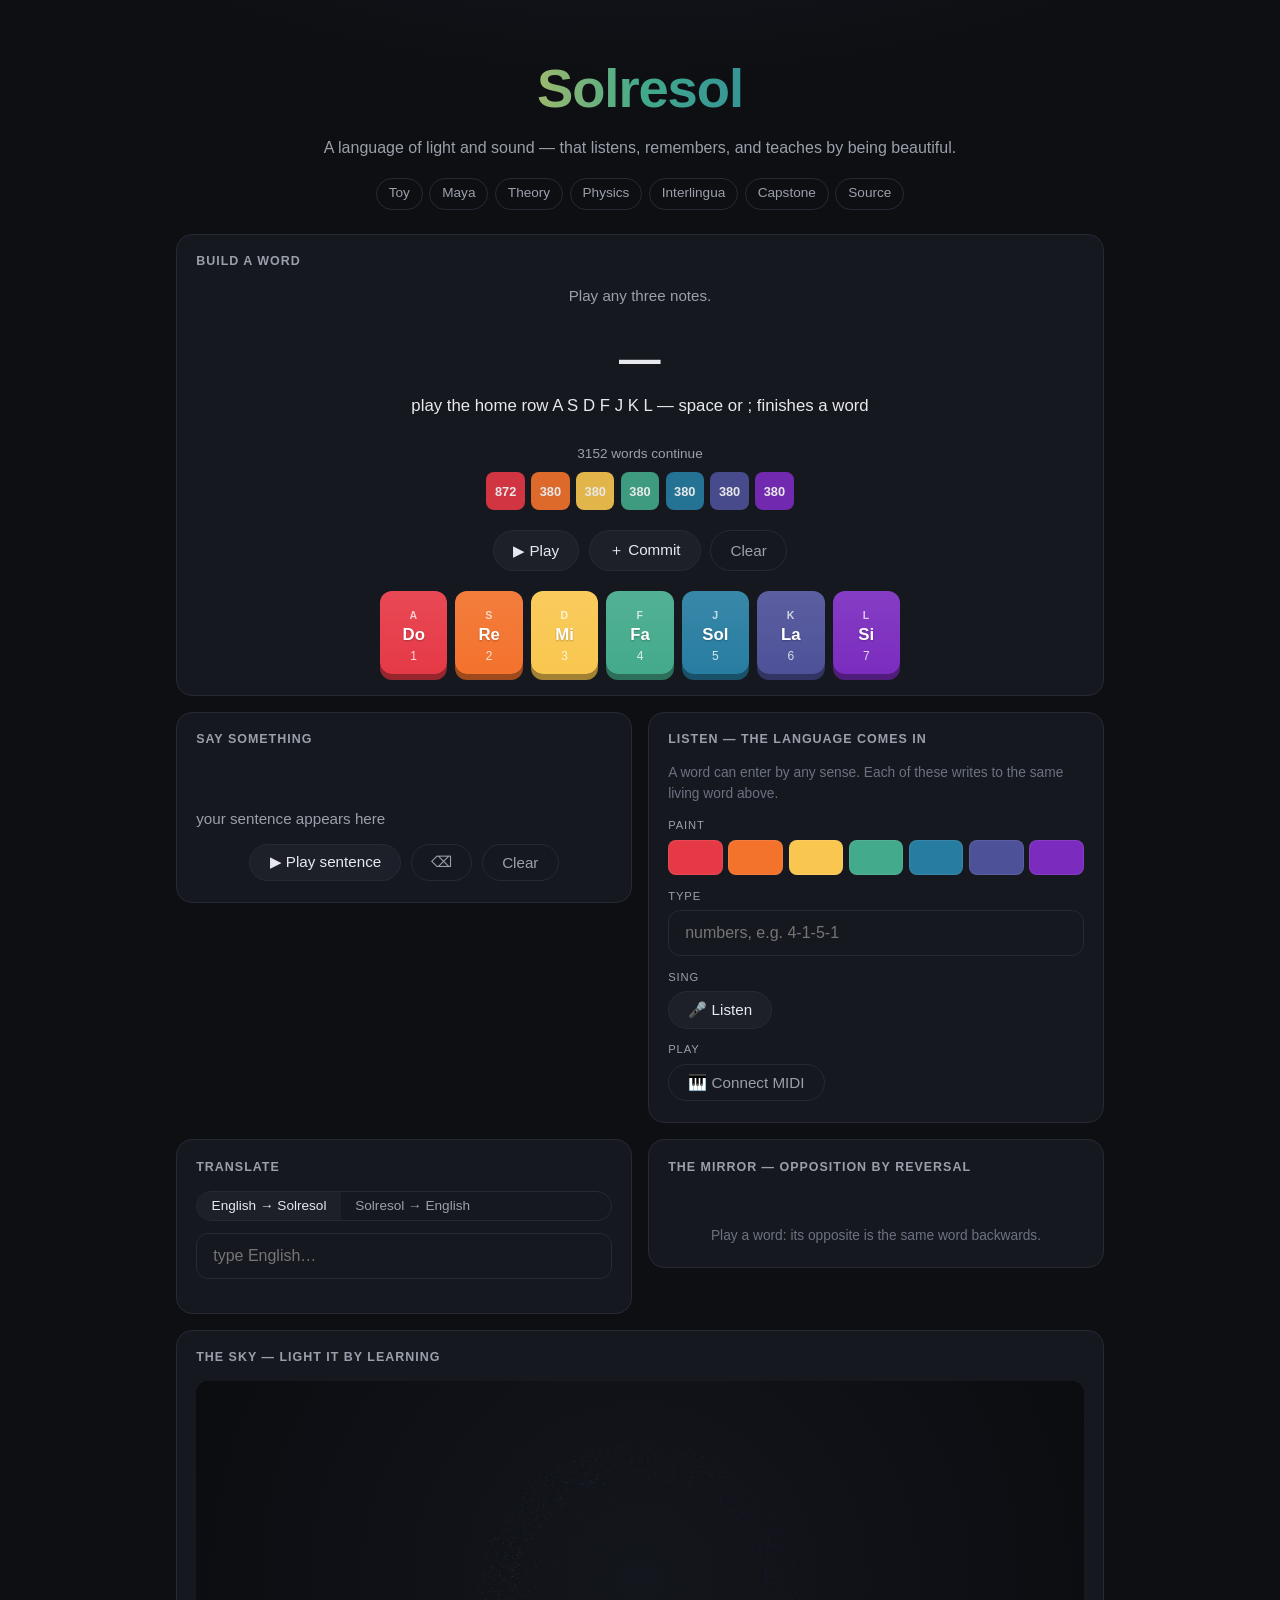
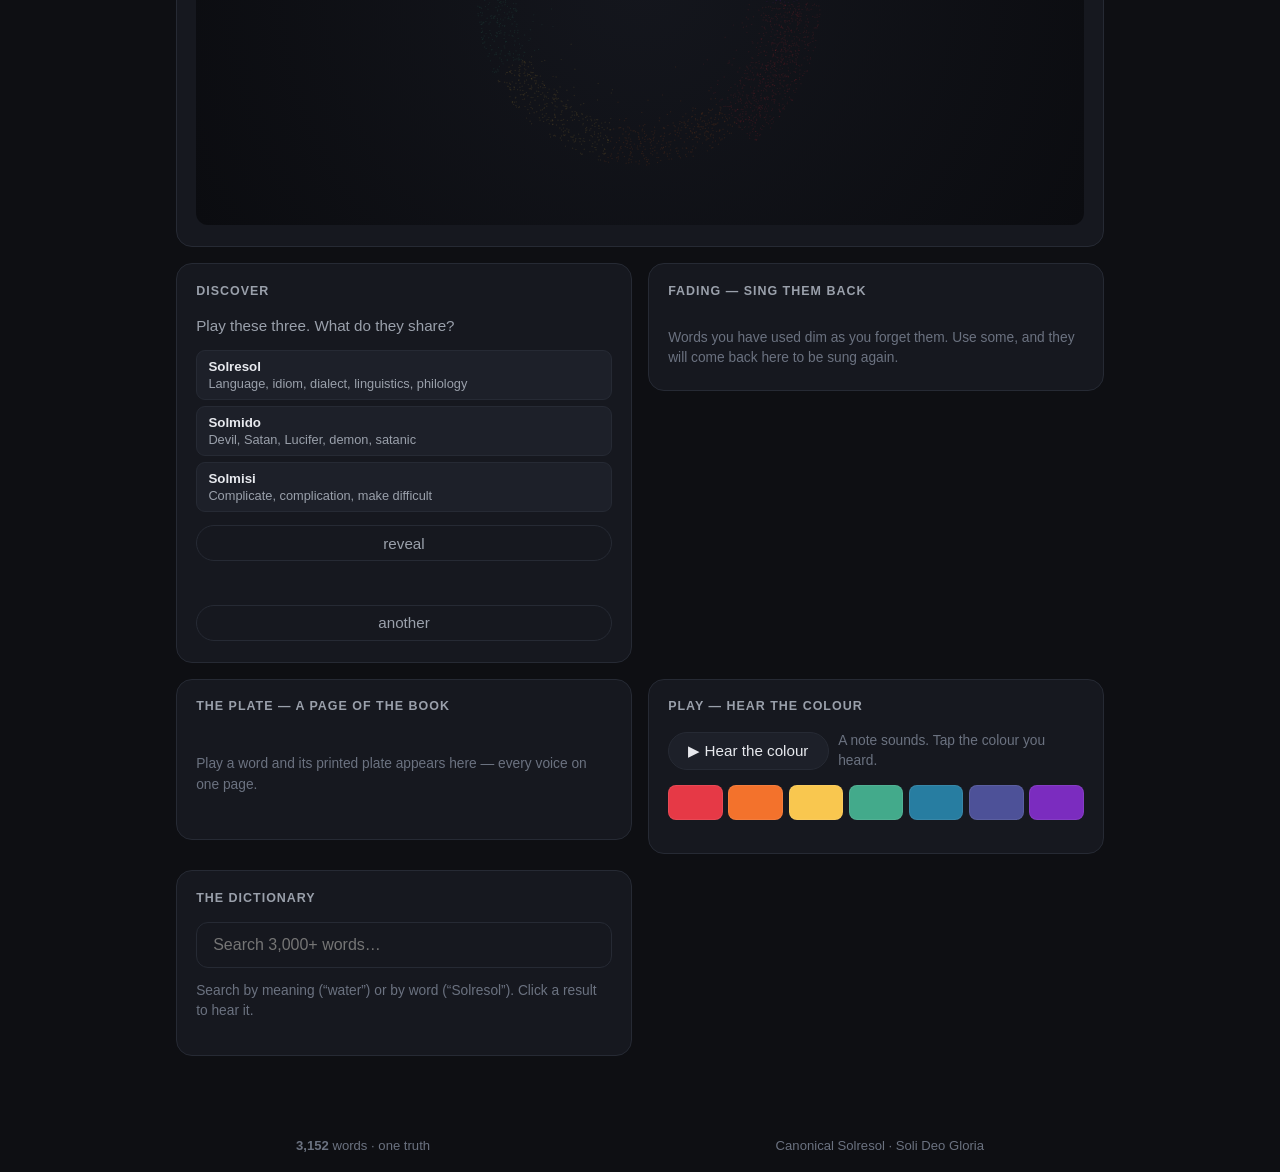
==== index.html @ f1ba7df5 "Publish site from solresol@652d776" ====
<!doctype html>
<html lang="en">
<head>
  <meta charset="utf-8" />
  <meta name="viewport" content="width=device-width, initial-scale=1" />
  <title>Solresol — one word, many voices</title>
  <meta name="description" content="Solresol: a language of light and sound that listens as well as speaks, remembers you, and teaches by being beautiful." />
  <link rel="icon" href="data:," />
  <link rel="stylesheet" href="./src/styles.css" />
</head>
<body>
  <header class="masthead">
    <h1>Solresol</h1>
    <p class="tagline">A language of light and sound — that listens, remembers, and teaches by being beautiful.</p>

    <!-- data-site-nav: stripped from the single-file build, which travels alone. -->
    <nav class="sitenav" data-site-nav aria-label="Elsewhere on this site">
      <a href="./toy.html">Toy</a>
      <a href="./maya.html">Maya</a>
      <a href="./theory.html">Theory</a>
      <a href="./physics.html">Physics</a>
      <a href="./demos_interlingua.html">Interlingua</a>
      <a href="./solresol_capstone.html">Capstone</a>
      <a href="https://github.com/williamedwardhahn/solresol">Source</a>
    </nav>
  </header>

  <!-- The whole site is a grid of connected cards, rendered from the registry. -->
  <main id="site"></main>

  <footer class="footer">
    <span><b id="count">0</b> words · one truth</span>
    <span>Canonical Solresol · Soli Deo Gloria</span>
  </footer>

  <script type="module" src="./src/main.js"></script>
</body>
</html>
---- src/styles.css ----
/* Solresol — one word, many voices.
   A quiet dark stage so the colours of the language can speak. */

:root {
  --bg:      #0e0f13;
  --panel:   #16181f;
  --panel-2: #1d2029;
  --line:    #262a34;
  --text:    #e7e9ee;
  --dim:     #9aa0ab;
  --faint:   #6b7280;

  --cell: 52px;         /* one column width — shared by every voice */
  --gap: 8px;
  --radius: 14px;

  color-scheme: dark;
}

* { box-sizing: border-box; }

html, body {
  margin: 0;
  background:
    radial-gradient(1200px 600px at 50% -10%, #1a1d27 0%, var(--bg) 60%);
  color: var(--text);
  font: 16px/1.5 -apple-system, BlinkMacSystemFont, "Segoe UI", Roboto, Helvetica, Arial, sans-serif;
  -webkit-font-smoothing: antialiased;
  min-height: 100vh;
}

/* ---- masthead ---- */
.masthead { text-align: center; padding: 3rem 1rem 1.5rem; }
.masthead h1 {
  margin: 0;
  font-size: clamp(2.2rem, 6vw, 3.4rem);
  font-weight: 800;
  letter-spacing: -0.02em;
  background: linear-gradient(90deg, #e63946, #f3722c, #f9c74f, #43aa8b, #277da1, #4d5198, #7b2cbf);
  -webkit-background-clip: text;
  background-clip: text;
  color: transparent;
}
.tagline { margin: 0.4rem 0 0; color: var(--dim); font-size: 1rem; }

/* ---- site nav: the other rooms of the project ---- */
.sitenav {
  margin: 1.1rem auto 0;
  display: flex;
  flex-wrap: wrap;
  justify-content: center;
  gap: 0.4rem;
}
.sitenav a {
  padding: 0.3rem 0.75rem;
  border: 1px solid var(--line);
  border-radius: 999px;
  color: var(--dim);
  text-decoration: none;
  font-size: 0.85rem;
  transition: color 160ms ease, border-color 160ms ease, background 160ms ease;
}
.sitenav a:hover, .sitenav a:focus-visible {
  color: var(--text);
  border-color: var(--faint);
  background: var(--panel);
}

main {
  max-width: 720px;
  margin: 0 auto;
  padding: 0 1rem 4rem;
  display: grid;
  gap: 2rem;
}

/* ---- stage ---- */
.stage {
  background: var(--panel);
  border: 1px solid var(--line);
  border-radius: 20px;
  padding: 1.5rem;
  display: grid;
  gap: 1.5rem;
}

.readout { text-align: center; min-height: 4.5rem; }
.word-name {
  font-size: clamp(1.8rem, 5vw, 2.6rem);
  font-weight: 700;
  letter-spacing: 0.01em;
}
.word-meaning { color: var(--text); font-size: 1.05rem; margin-top: 0.15rem; }
.word-family { color: var(--faint); font-size: 0.85rem; margin-top: 0.35rem; text-transform: lowercase; }

/* ---- the choir: rows of voices, aligned columns of notes ---- */
.choir { display: grid; gap: var(--gap); justify-content: center; }
.choir--empty { display: none; }

.voice-row { display: flex; align-items: center; gap: 1rem; }
.voice-label {
  width: 5.5rem;
  text-align: right;
  color: var(--dim);
  font-size: 0.8rem;
  letter-spacing: 0.04em;
  text-transform: uppercase;
  flex: none;
}
.voice-cells { display: flex; gap: var(--gap); min-height: var(--cell); }

.cell {
  width: var(--cell);
  height: var(--cell);
  border-radius: 10px;
  background: var(--panel-2);
  display: grid;
  place-items: center;
  flex: none;
  transition: background 320ms ease, transform 160ms ease;
  animation: pop 220ms ease both;
}
@keyframes pop { from { transform: scale(0.6); opacity: 0; } to { transform: scale(1); opacity: 1; } }

.cell--color { box-shadow: inset 0 0 0 1px rgba(255,255,255,0.06); }
.cell--text { font-weight: 700; font-size: 1.15rem; }
.cell--braille { font-size: 1.6rem; line-height: 1; }

/* staff */
.cell--staff {
  position: relative;
  background:
    repeating-linear-gradient(to bottom, transparent 0 9px, var(--line) 9px 10px)
    center / 100% 42px no-repeat;
}
.staff-dot {
  --step: 0;
  position: absolute;
  left: 50%;
  bottom: calc(6px + var(--step) * 6px);
  width: 11px; height: 11px;
  margin-left: -5.5px;
  border-radius: 50%;
  background: var(--text);
  transition: bottom 300ms cubic-bezier(.2,.8,.2,1);
}

/* sign — an abstract hand that turns with the note */
.cell--sign { position: relative; }
.sign-hand {
  --angle: 0deg;
  width: 4px; height: 22px;
  border-radius: 3px;
  background: var(--text);
  transform: rotate(var(--angle));
  transition: transform 300ms cubic-bezier(.2,.8,.2,1);
}
.sign-hand::after {
  content: "";
  position: absolute;
  left: 50%; bottom: -4px;
  width: 9px; height: 9px; margin-left: -4.5px;
  border-radius: 50%;
  background: var(--text);
}

/* ---- controls ---- */
.controls { display: flex; gap: 0.6rem; justify-content: center; }
.btn {
  border: 1px solid var(--line);
  background: var(--panel-2);
  color: var(--text);
  padding: 0.55rem 1.2rem;
  border-radius: 999px;
  font-size: 0.95rem;
  cursor: pointer;
  transition: border-color 160ms, transform 120ms, background 160ms;
}
.btn:hover { border-color: #3a4050; transform: translateY(-1px); }
.btn:active { transform: translateY(0); }
.btn--ghost { background: transparent; color: var(--dim); }

/* ---- keyboard ---- */
.keyboard {
  display: grid;
  grid-template-columns: repeat(7, 1fr);
  gap: 0.5rem;
}
.key {
  --key-color: #888;
  position: relative;
  border: none;
  border-radius: 12px;
  padding: 1.1rem 0 0.7rem;
  cursor: pointer;
  color: #fff;
  background: linear-gradient(180deg, color-mix(in srgb, var(--key-color) 92%, white 8%), var(--key-color));
  box-shadow: 0 6px 0 color-mix(in srgb, var(--key-color) 65%, black 35%);
  transition: transform 90ms ease, box-shadow 90ms ease;
  display: grid;
  gap: 0.25rem;
}
.key:hover { transform: translateY(-2px); box-shadow: 0 8px 0 color-mix(in srgb, var(--key-color) 65%, black 35%); }
.key:active { transform: translateY(4px); box-shadow: 0 2px 0 color-mix(in srgb, var(--key-color) 65%, black 35%); }
.key-solfege { font-weight: 800; font-size: 1.05rem; text-shadow: 0 1px 2px rgba(0,0,0,0.25); }
.key-num { font-size: 0.75rem; opacity: 0.8; }

/* ---- finder ---- */
.finder { display: grid; gap: 0.75rem; }
.search {
  width: 100%;
  border: 1px solid var(--line);
  background: var(--panel);
  color: var(--text);
  border-radius: 12px;
  padding: 0.8rem 1rem;
  font-size: 1rem;
}
.search:focus { outline: none; border-color: #3a4050; }
.results { display: grid; gap: 0.4rem; }
.result {
  display: flex;
  align-items: baseline;
  gap: 0.75rem;
  text-align: left;
  border: 1px solid transparent;
  background: var(--panel);
  color: var(--text);
  border-radius: 10px;
  padding: 0.55rem 0.8rem;
  cursor: pointer;
  transition: border-color 140ms, background 140ms;
}
.result:hover { border-color: var(--line); background: var(--panel-2); }
.result b { min-width: 6.5rem; }
.result span { color: var(--dim); font-size: 0.92rem; }

/* ---- footer ---- */
.footer {
  max-width: 720px;
  margin: 0 auto;
  padding: 1rem;
  display: flex;
  justify-content: space-between;
  color: var(--faint);
  font-size: 0.82rem;
}

@media (max-width: 560px) {
  :root { --cell: 40px; }
  .voice-label { width: 4rem; font-size: 0.7rem; }
  .masthead { padding: 2rem 1rem 1rem; }
  .footer { flex-wrap: wrap; justify-content: center; gap: 0.35rem 1rem; text-align: center; }
}

/* ============================================================
   The upgrade — panels, ears, translation, map, learning, making
   ============================================================ */

.panels {
  display: grid;
  grid-template-columns: repeat(2, 1fr);
  gap: 1rem;
  margin-top: 2rem;
}
.panel {
  background: var(--panel);
  border: 1px solid var(--line);
  border-radius: 16px;
  padding: 1.1rem 1.2rem 1.3rem;
  display: grid;
  gap: 0.8rem;
  align-content: start;
}
.panel--wide { grid-column: 1 / -1; }
.panel h2 {
  margin: 0;
  font-size: 0.78rem;
  letter-spacing: 0.08em;
  text-transform: uppercase;
  color: var(--dim);
  font-weight: 600;
}
@media (max-width: 640px) { .panels { grid-template-columns: 1fr; } }

/* arrival */
.arrival {
  text-align: center; color: var(--dim); font-size: 0.95rem;
  min-height: 1.4rem; transition: color 600ms ease;
}
.arrival--revealed { color: var(--text); font-size: 1.1rem; }

/* predictor */
.predictor { display: grid; gap: 0.5rem; justify-items: center; }
.pred-status { color: var(--dim); font-size: 0.85rem; text-align: center; min-height: 1.2rem; }
.pred-branches { display: flex; gap: 0.4rem; flex-wrap: wrap; justify-content: center; }
.pip {
  --c: #888;
  border: none; cursor: pointer; color: #fff;
  min-width: 2.4rem; height: 2.4rem; border-radius: 8px;
  background: var(--c); font-size: 0.8rem; font-weight: 700;
  opacity: 0.9; transition: transform 120ms;
}
.pip:hover { transform: translateY(-2px); opacity: 1; }

/* sentence bar */
.sentence { display: grid; gap: 0.6rem; }
.chips { display: flex; flex-wrap: wrap; gap: 0.4rem; min-height: 2rem; }
.chip {
  display: inline-grid; gap: 0.1rem; text-align: left;
  border: 1px solid var(--line); background: var(--panel-2); color: var(--text);
  border-radius: 10px; padding: 0.35rem 0.6rem; cursor: pointer;
}
.chip b { font-size: 0.95rem; } .chip i { font-style: normal; color: var(--dim); font-size: 0.75rem; }
.gloss { color: var(--dim); font-size: 0.95rem; min-height: 1.2rem; }

/* colour wells (inputs + game) */
.ins { display: grid; gap: 0.6rem; }
.colorwells { display: grid; grid-template-columns: repeat(7, 1fr); gap: 0.35rem; }
.well {
  border: none; height: 2.2rem; border-radius: 8px; cursor: pointer;
  box-shadow: inset 0 0 0 1px rgba(255,255,255,0.08); transition: transform 100ms;
}
.well:hover { transform: translateY(-2px); }
.well--right { outline: 3px solid #fff; }
.well--wrong { opacity: 0.4; }
.mic-status { color: var(--dim); font-size: 0.85rem; margin-left: 0.6rem; }
.btn--on { background: var(--panel-2); border-color: #3a4050; }

/* translation */
.seg { display: inline-flex; border: 1px solid var(--line); border-radius: 999px; overflow: hidden; }
.seg-btn { border: none; background: transparent; color: var(--dim); padding: 0.4rem 0.9rem; cursor: pointer; font-size: 0.85rem; }
.seg-btn--on { background: var(--panel-2); color: var(--text); }
.translation { display: flex; flex-wrap: wrap; gap: 0.4rem; }
.tpair { display: inline-grid; gap: 0.05rem; border: 1px solid var(--line); border-radius: 9px; padding: 0.3rem 0.55rem; }
.tpair b { font-size: 0.9rem; } .tpair i { font-style: normal; color: var(--dim); font-size: 0.75rem; }
.tpair--miss { opacity: 0.5; }

/* mirror */
.mirror { display: grid; gap: 0.5rem; justify-items: center; }
.mirror-line { width: 60%; height: 1px; background: linear-gradient(90deg, transparent, var(--line), transparent); }
.mirror-strip { display: grid; gap: 0.3rem; justify-items: center; }
.mirror-blocks { display: flex; gap: 0.3rem; }
.mirror-block { width: 2.2rem; height: 2.2rem; border-radius: 7px; display: grid; place-items: center; color: #fff; font-weight: 700; font-size: 0.8rem; }
.mirror-gloss { color: var(--dim); font-size: 0.9rem; }
.mirror .mirror-strip:last-of-type { opacity: 0.75; }

/* sky */
.sky { min-height: 300px; }
.sky canvas { display: block; width: 100%; border-radius: 12px; background: radial-gradient(circle at 50% 45%, #14161d, #0b0c10); cursor: crosshair; }

/* discovery */
.discovery { display: grid; gap: 0.6rem; }
.disc-q { margin: 0; color: var(--dim); font-size: 0.95rem; }
.disc-row { display: grid; gap: 0.4rem; }
.disc-word { display: grid; gap: 0.1rem; text-align: left; border: 1px solid var(--line); background: var(--panel-2); color: var(--text); border-radius: 9px; padding: 0.5rem 0.7rem; cursor: pointer; }
.disc-word i { font-style: normal; color: var(--dim); font-size: 0.8rem; }
.disc-answer { color: var(--text); font-size: 0.9rem; min-height: 1.1rem; }

/* fading */
.fading { display: grid; gap: 0.5rem; }
.fading-title { color: var(--dim); font-size: 0.85rem; }
.fading-row { display: flex; flex-wrap: wrap; gap: 0.4rem; }
.ghost { border: 1px dashed var(--line); background: transparent; color: var(--text); border-radius: 8px; padding: 0.35rem 0.6rem; cursor: pointer; transition: opacity 800ms ease; }
.ghost:hover { border-style: solid; }

/* book plate */
.book svg { width: 100%; height: auto; border-radius: 10px; overflow: hidden; }

/* game */
.game { display: grid; gap: 0.6rem; }
.game-prompt { display: flex; align-items: center; flex-wrap: wrap; gap: 0.6rem; }
.game-prompt .btn { flex: none; white-space: nowrap; }
.game-prompt .hint { flex: 1 1 10rem; }
.game-score { color: var(--dim); font-size: 0.9rem; }

/* ============================================================
   Cards — the main site is a grid of connected, modular cards
   ============================================================ */
#site {
  max-width: 960px;
  margin: 0 auto;
  padding: 0 1rem 4rem;
  display: grid;
  grid-template-columns: repeat(2, 1fr);
  align-items: start;        /* each card is as tall as its own content */
  gap: 1rem;
}
.card {
  background: var(--panel);
  border: 1px solid var(--line);
  border-radius: 16px;
  padding: 1.1rem 1.2rem 1.3rem;
  display: grid;
  gap: 0.9rem;
  align-content: start;
}
.card--wide { grid-column: 1 / -1; }
.card--wide .card-body { display: grid; gap: 1.25rem; justify-items: stretch; }
.card-title {
  margin: 0;
  font-size: 0.78rem;
  letter-spacing: 0.08em;
  text-transform: uppercase;
  color: var(--dim);
  font-weight: 600;
}
.card-body { display: grid; gap: 0.8rem; }
#site .choir { justify-content: center; }
#site .keyboard { max-width: 520px; margin: 0 auto; width: 100%; }
#site .readout { min-height: 4rem; }
@media (max-width: 640px) { #site { grid-template-columns: 1fr; } }

/* home-row entry: letter hint on each key + press flash */
.key-letter { font-size: 0.66rem; font-weight: 800; opacity: 0.72; letter-spacing: 0.06em; }
.key--hit {
  transform: translateY(4px);
  box-shadow: 0 2px 0 color-mix(in srgb, var(--key-color) 65%, black 35%);
  filter: brightness(1.18);
}

/* ============================================================
   Empty states — a card with nothing in it should still say
   what it is for. Every surface below earns its space before
   the visitor has played a single note.
   ============================================================ */
.hint {
  margin: 0;
  color: var(--faint);
  font-size: 0.86rem;
  line-height: 1.5;
}
.hint[hidden] { display: none; }

/* the ears — four channels, each named */
.ear { display: grid; gap: 0.35rem; }
.ear-label {
  color: var(--dim);
  font-size: 0.7rem;
  letter-spacing: 0.08em;
  text-transform: uppercase;
}

/* the book's plate keeps the card from collapsing while it waits */
.book { min-height: 5.5rem; align-content: center; }

.mirror-line[hidden] { display: none; }
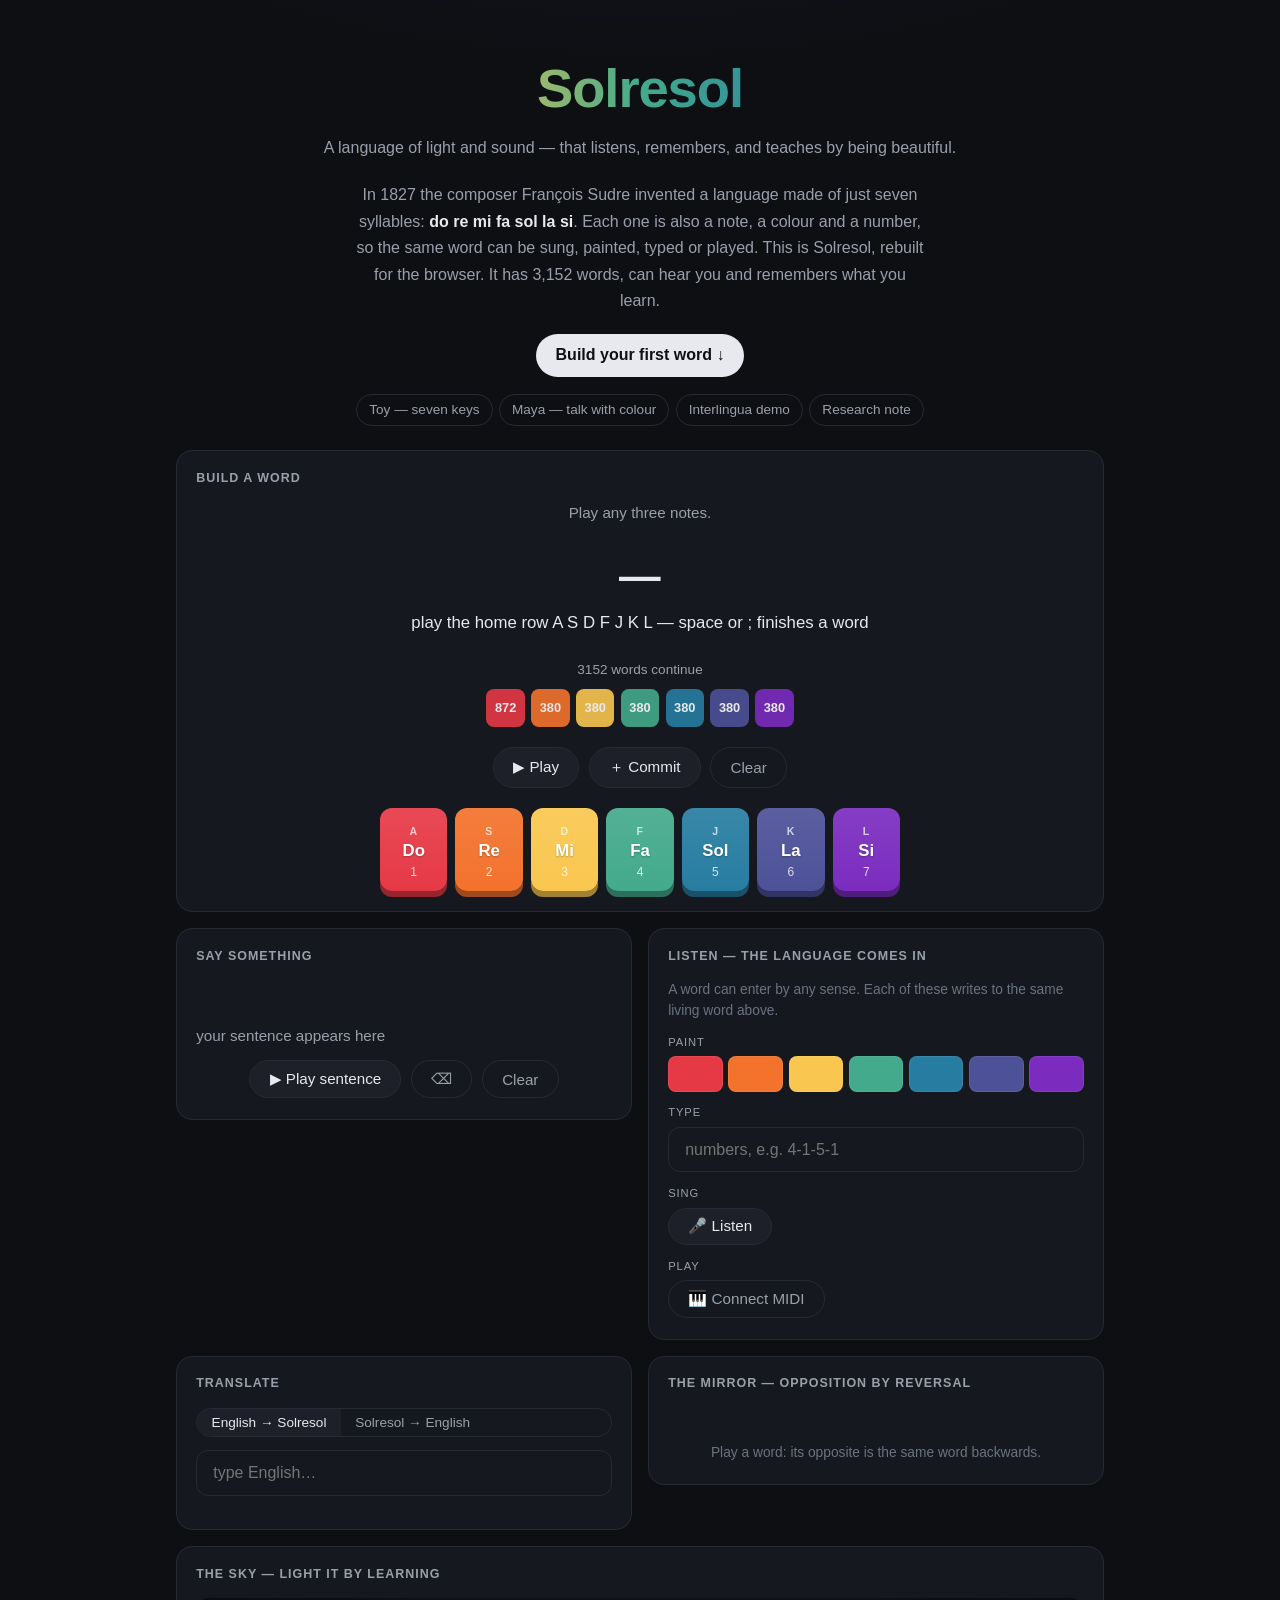
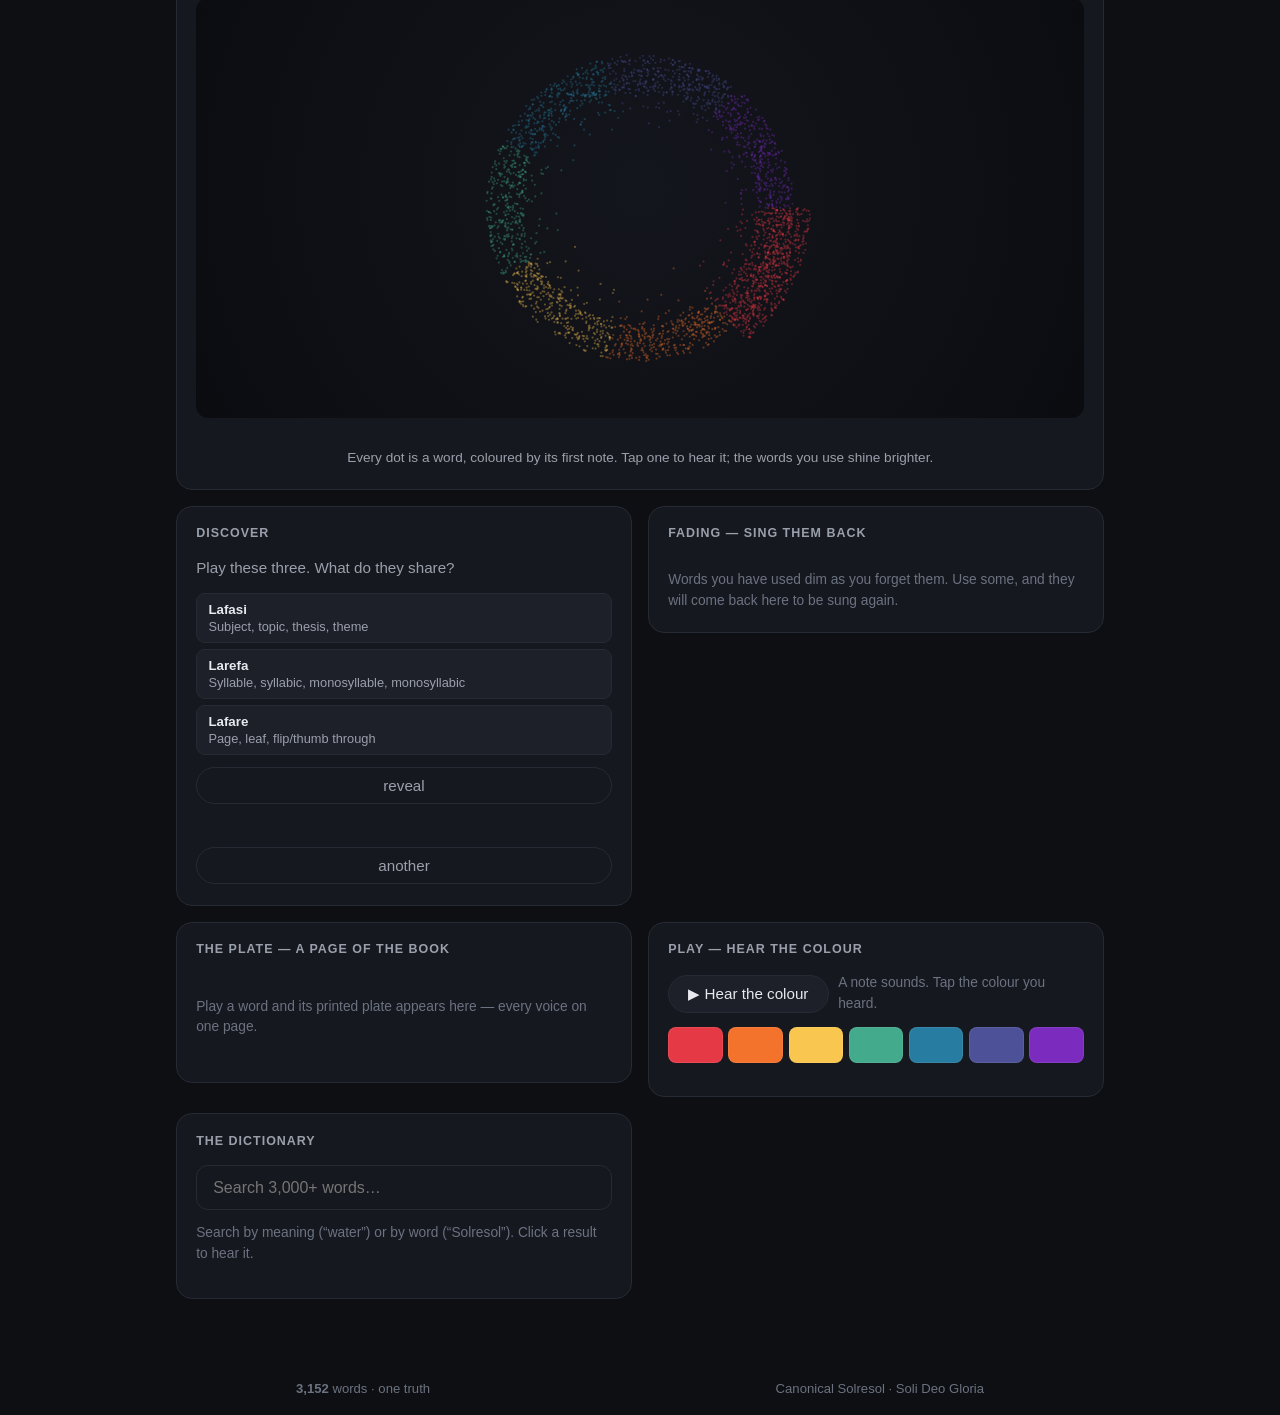
==== commit 181239c7: "Publish site from solresol@fb5c001" ====
--- a/index.html
+++ b/index.html
@@ -5,8 +5,15 @@
   <meta name="viewport" content="width=device-width, initial-scale=1" />
   <title>Solresol — one word, many voices</title>
   <meta name="description" content="Solresol: a language of light and sound that listens as well as speaks, remembers you, and teaches by being beautiful." />
-  <link rel="icon" href="data:," />
+  
   <link rel="stylesheet" href="./src/styles.css" />
+  <link rel="icon" href="data:image/svg+xml,%3Csvg xmlns='http://www.w3.org/2000/svg' viewBox='0 0 14 14'%3E%3Crect x='0' y='1' width='2' height='12' fill='%23e63946'/%3E%3Crect x='2' y='1' width='2' height='12' fill='%23f3722c'/%3E%3Crect x='4' y='1' width='2' height='12' fill='%23f9c74f'/%3E%3Crect x='6' y='1' width='2' height='12' fill='%2343aa8b'/%3E%3Crect x='8' y='1' width='2' height='12' fill='%23277da1'/%3E%3Crect x='10' y='1' width='2' height='12' fill='%234d5198'/%3E%3Crect x='12' y='1' width='2' height='12' fill='%237b2cbf'/%3E%3C/svg%3E" />
+  <meta name="theme-color" content="#0e0f13" />
+  <meta property="og:type" content="website" />
+  <meta property="og:site_name" content="Solresol" />
+  <meta property="og:title" content="Solresol — one word, many voices" />
+  <meta property="og:description" content="A language of seven notes that are also seven colours. Build a word, hear it, see it, and watch it become a sentence." />
+  <meta name="twitter:card" content="summary" />
 </head>
 <body>
   <header class="masthead">
@@ -14,15 +21,20 @@
     <p class="tagline">A language of light and sound — that listens, remembers, and teaches by being beautiful.</p>
 
     <!-- data-site-nav: stripped from the single-file build, which travels alone. -->
-    <nav class="sitenav" data-site-nav aria-label="Elsewhere on this site">
-      <a href="./toy.html">Toy</a>
-      <a href="./maya.html">Maya</a>
-      <a href="./theory.html">Theory</a>
-      <a href="./physics.html">Physics</a>
-      <a href="./demos_interlingua.html">Interlingua</a>
-      <a href="./solresol_capstone.html">Capstone</a>
-      <a href="https://github.com/williamedwardhahn/solresol">Source</a>
-    </nav>
+    <div class="intro" data-site-nav>
+      <p>In 1827 the composer François Sudre invented a language made of just seven syllables:
+        <b>do re mi fa sol la si</b>. Each one is also a note, a colour and a number, so the same
+        word can be sung, painted, typed or played. This is Solresol, rebuilt for the browser.
+        It has 3,152 words, can hear you and remembers what you learn.</p>
+      <a class="cta" href="#site">Build your first word ↓</a>
+      <nav class="sitenav" aria-label="Elsewhere on this site">
+        <a href="./toy.html">Toy — seven keys</a>
+        <a href="./maya.html">Maya — talk with colour</a>
+        <a href="./demos_interlingua.html">Interlingua demo</a>
+        <a href="./solresol_capstone.html">Research note</a>
+      </nav>
+    </div>
+    <!-- /data-site-nav -->
   </header>
 
   <!-- The whole site is a grid of connected cards, rendered from the registry. -->
--- a/src/styles.css
+++ b/src/styles.css
@@ -66,6 +66,23 @@
   background: var(--panel);
 }
 
+/* ---- intro: a first-time visitor's thirty seconds ---- */
+.intro { max-width: 36rem; margin: 1.4rem auto 0; }
+.intro p { margin: 0 0 1.2rem; color: var(--dim); line-height: 1.65; }
+.intro p b { color: var(--text); font-weight: 600; }
+.cta {
+  display: inline-block;
+  padding: 0.6rem 1.2rem;
+  border-radius: 999px;
+  background: var(--text);
+  color: var(--bg);
+  font-weight: 700;
+  text-decoration: none;
+  transition: transform 120ms ease;
+}
+.cta:hover, .cta:focus-visible { transform: translateY(-1px); }
+#site { scroll-margin-top: 1rem; }
+
 main {
   max-width: 720px;
   margin: 0 auto;
@@ -347,6 +364,7 @@
 
 /* sky */
 .sky { min-height: 300px; }
+.sky-hint { margin: 0.6rem 0 0; color: var(--dim); font-size: 0.85rem; text-align: center; }
 .sky canvas { display: block; width: 100%; border-radius: 12px; background: radial-gradient(circle at 50% 45%, #14161d, #0b0c10); cursor: crosshair; }
 
 /* discovery */
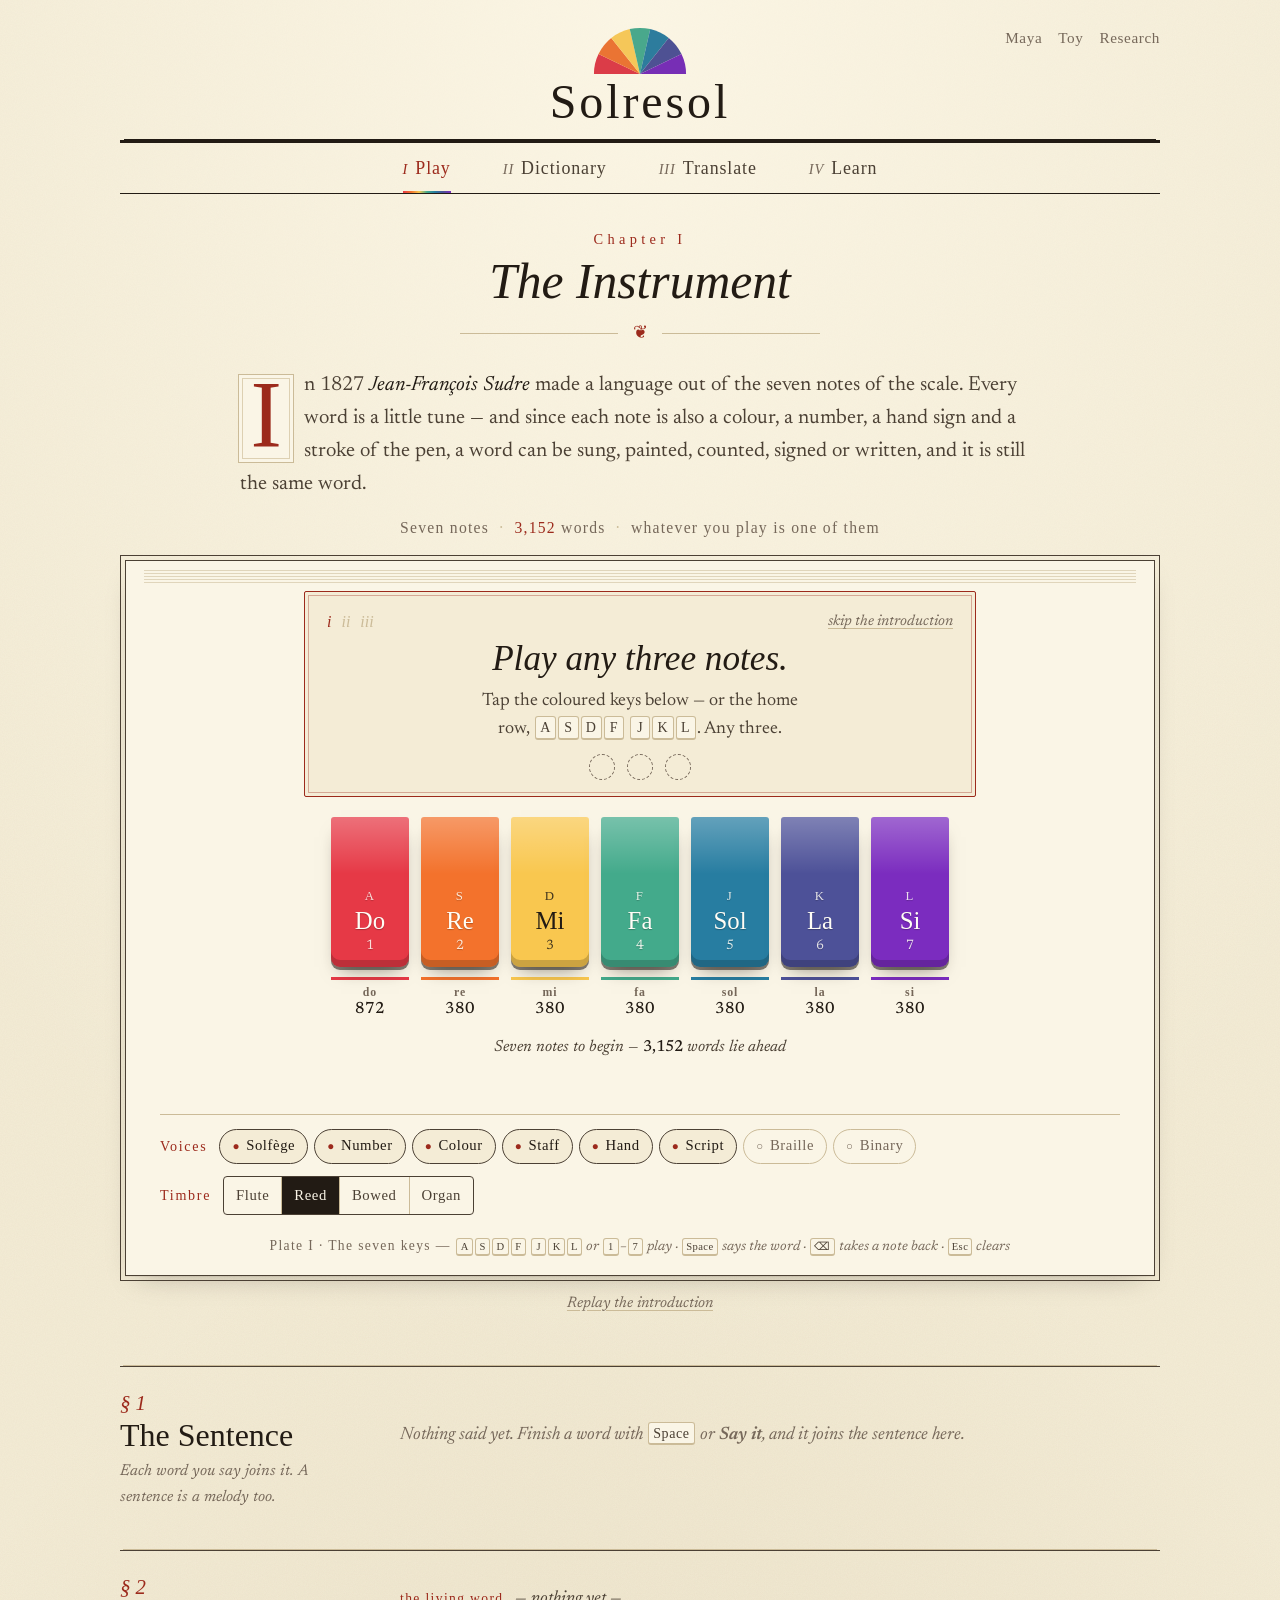
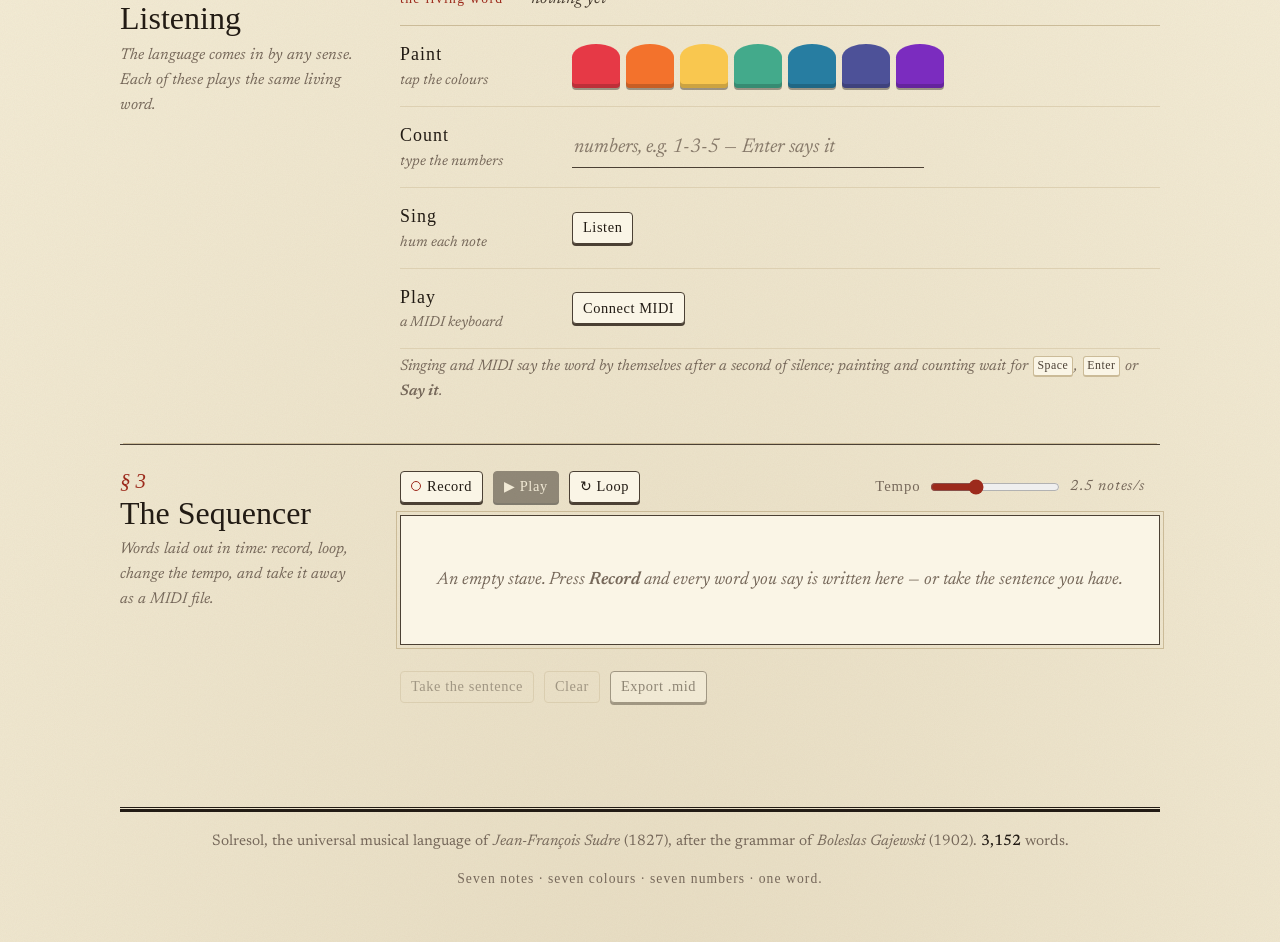
==== commit c26f3457: "Publish site from solresol@bdff22f" ====
--- a/index.html
+++ b/index.html
@@ -2,13 +2,16 @@
 <html lang="en">
 <head>
   <meta charset="utf-8" />
-  <meta name="viewport" content="width=device-width, initial-scale=1" />
-  <title>Solresol — one word, many voices</title>
-  <meta name="description" content="Solresol: a language of light and sound that listens as well as speaks, remembers you, and teaches by being beautiful." />
+  <meta name="viewport" content="width=device-width, initial-scale=1, viewport-fit=cover" />
+  <title>Solresol — the universal musical language</title>
+  <meta name="description" content="Solresol, Sudre's 1827 language of seven notes that are also seven colours, numbers and signs. Play it, look up any of its 3,152 words, translate, and learn." />
   
+  <link rel="preconnect" href="https://fonts.googleapis.com" />
+  <link rel="preconnect" href="https://fonts.gstatic.com" crossorigin />
+  <link rel="stylesheet" href="https://fonts.googleapis.com/css2?family=IM+Fell+English:ital@0;1&family=IM+Fell+English+SC&family=Newsreader:ital,opsz,wght@0,6..72,400;0,6..72,500;0,6..72,600;1,6..72,400&display=swap" />
   <link rel="stylesheet" href="./src/styles.css" />
   <link rel="icon" href="data:image/svg+xml,%3Csvg xmlns='http://www.w3.org/2000/svg' viewBox='0 0 14 14'%3E%3Crect x='0' y='1' width='2' height='12' fill='%23e63946'/%3E%3Crect x='2' y='1' width='2' height='12' fill='%23f3722c'/%3E%3Crect x='4' y='1' width='2' height='12' fill='%23f9c74f'/%3E%3Crect x='6' y='1' width='2' height='12' fill='%2343aa8b'/%3E%3Crect x='8' y='1' width='2' height='12' fill='%23277da1'/%3E%3Crect x='10' y='1' width='2' height='12' fill='%234d5198'/%3E%3Crect x='12' y='1' width='2' height='12' fill='%237b2cbf'/%3E%3C/svg%3E" />
-  <meta name="theme-color" content="#0e0f13" />
+  <meta name="theme-color" content="#f4ecd6" />
   <meta property="og:type" content="website" />
   <meta property="og:site_name" content="Solresol" />
   <meta property="og:title" content="Solresol — one word, many voices" />
@@ -16,35 +19,9 @@
   <meta name="twitter:card" content="summary" />
 </head>
 <body>
-  <header class="masthead">
-    <h1>Solresol</h1>
-    <p class="tagline">A language of light and sound — that listens, remembers, and teaches by being beautiful.</p>
-
-    <!-- data-site-nav: stripped from the single-file build, which travels alone. -->
-    <div class="intro" data-site-nav>
-      <p>In 1827 the composer François Sudre invented a language made of just seven syllables:
-        <b>do re mi fa sol la si</b>. Each one is also a note, a colour and a number, so the same
-        word can be sung, painted, typed or played. This is Solresol, rebuilt for the browser.
-        It has 3,152 words, can hear you and remembers what you learn.</p>
-      <a class="cta" href="#site">Build your first word ↓</a>
-      <nav class="sitenav" aria-label="Elsewhere on this site">
-        <a href="./toy.html">Toy — seven keys</a>
-        <a href="./maya.html">Maya — talk with colour</a>
-        <a href="./demos_interlingua.html">Interlingua demo</a>
-        <a href="./solresol_capstone.html">Research note</a>
-      </nav>
-    </div>
-    <!-- /data-site-nav -->
-  </header>
-
-  <!-- The whole site is a grid of connected cards, rendered from the registry. -->
-  <main id="site"></main>
-
-  <footer class="footer">
-    <span><b id="count">0</b> words · one truth</span>
-    <span>Canonical Solresol · Soli Deo Gloria</span>
-  </footer>
-
+  <div id="site">
+    <noscript><p style="padding:2rem;font:18px Georgia,serif">Solresol is an instrument you play in the browser; it needs JavaScript to sound.</p></noscript>
+  </div>
   <script type="module" src="./src/main.js"></script>
 </body>
 </html>
--- a/src/styles.css
+++ b/src/styles.css
@@ -1,465 +1,11 @@
-/* Solresol — one word, many voices.
-   A quiet dark stage so the colours of the language can speak. */
-
-:root {
-  --bg:      #0e0f13;
-  --panel:   #16181f;
-  --panel-2: #1d2029;
-  --line:    #262a34;
-  --text:    #e7e9ee;
-  --dim:     #9aa0ab;
-  --faint:   #6b7280;
-
-  --cell: 52px;         /* one column width — shared by every voice */
-  --gap: 8px;
-  --radius: 14px;
-
-  color-scheme: dark;
-}
-
-* { box-sizing: border-box; }
-
-html, body {
-  margin: 0;
-  background:
-    radial-gradient(1200px 600px at 50% -10%, #1a1d27 0%, var(--bg) 60%);
-  color: var(--text);
-  font: 16px/1.5 -apple-system, BlinkMacSystemFont, "Segoe UI", Roboto, Helvetica, Arial, sans-serif;
-  -webkit-font-smoothing: antialiased;
-  min-height: 100vh;
-}
-
-/* ---- masthead ---- */
-.masthead { text-align: center; padding: 3rem 1rem 1.5rem; }
-.masthead h1 {
-  margin: 0;
-  font-size: clamp(2.2rem, 6vw, 3.4rem);
-  font-weight: 800;
-  letter-spacing: -0.02em;
-  background: linear-gradient(90deg, #e63946, #f3722c, #f9c74f, #43aa8b, #277da1, #4d5198, #7b2cbf);
-  -webkit-background-clip: text;
-  background-clip: text;
-  color: transparent;
-}
-.tagline { margin: 0.4rem 0 0; color: var(--dim); font-size: 1rem; }
-
-/* ---- site nav: the other rooms of the project ---- */
-.sitenav {
-  margin: 1.1rem auto 0;
-  display: flex;
-  flex-wrap: wrap;
-  justify-content: center;
-  gap: 0.4rem;
-}
-.sitenav a {
-  padding: 0.3rem 0.75rem;
-  border: 1px solid var(--line);
-  border-radius: 999px;
-  color: var(--dim);
-  text-decoration: none;
-  font-size: 0.85rem;
-  transition: color 160ms ease, border-color 160ms ease, background 160ms ease;
-}
-.sitenav a:hover, .sitenav a:focus-visible {
-  color: var(--text);
-  border-color: var(--faint);
-  background: var(--panel);
-}
-
-/* ---- intro: a first-time visitor's thirty seconds ---- */
-.intro { max-width: 36rem; margin: 1.4rem auto 0; }
-.intro p { margin: 0 0 1.2rem; color: var(--dim); line-height: 1.65; }
-.intro p b { color: var(--text); font-weight: 600; }
-.cta {
-  display: inline-block;
-  padding: 0.6rem 1.2rem;
-  border-radius: 999px;
-  background: var(--text);
-  color: var(--bg);
-  font-weight: 700;
-  text-decoration: none;
-  transition: transform 120ms ease;
-}
-.cta:hover, .cta:focus-visible { transform: translateY(-1px); }
-#site { scroll-margin-top: 1rem; }
-
-main {
-  max-width: 720px;
-  margin: 0 auto;
-  padding: 0 1rem 4rem;
-  display: grid;
-  gap: 2rem;
-}
-
-/* ---- stage ---- */
-.stage {
-  background: var(--panel);
-  border: 1px solid var(--line);
-  border-radius: 20px;
-  padding: 1.5rem;
-  display: grid;
-  gap: 1.5rem;
-}
-
-.readout { text-align: center; min-height: 4.5rem; }
-.word-name {
-  font-size: clamp(1.8rem, 5vw, 2.6rem);
-  font-weight: 700;
-  letter-spacing: 0.01em;
-}
-.word-meaning { color: var(--text); font-size: 1.05rem; margin-top: 0.15rem; }
-.word-family { color: var(--faint); font-size: 0.85rem; margin-top: 0.35rem; text-transform: lowercase; }
-
-/* ---- the choir: rows of voices, aligned columns of notes ---- */
-.choir { display: grid; gap: var(--gap); justify-content: center; }
-.choir--empty { display: none; }
-
-.voice-row { display: flex; align-items: center; gap: 1rem; }
-.voice-label {
-  width: 5.5rem;
-  text-align: right;
-  color: var(--dim);
-  font-size: 0.8rem;
-  letter-spacing: 0.04em;
-  text-transform: uppercase;
-  flex: none;
-}
-.voice-cells { display: flex; gap: var(--gap); min-height: var(--cell); }
-
-.cell {
-  width: var(--cell);
-  height: var(--cell);
-  border-radius: 10px;
-  background: var(--panel-2);
-  display: grid;
-  place-items: center;
-  flex: none;
-  transition: background 320ms ease, transform 160ms ease;
-  animation: pop 220ms ease both;
-}
-@keyframes pop { from { transform: scale(0.6); opacity: 0; } to { transform: scale(1); opacity: 1; } }
-
-.cell--color { box-shadow: inset 0 0 0 1px rgba(255,255,255,0.06); }
-.cell--text { font-weight: 700; font-size: 1.15rem; }
-.cell--braille { font-size: 1.6rem; line-height: 1; }
-
-/* staff */
-.cell--staff {
-  position: relative;
-  background:
-    repeating-linear-gradient(to bottom, transparent 0 9px, var(--line) 9px 10px)
-    center / 100% 42px no-repeat;
-}
-.staff-dot {
-  --step: 0;
-  position: absolute;
-  left: 50%;
-  bottom: calc(6px + var(--step) * 6px);
-  width: 11px; height: 11px;
-  margin-left: -5.5px;
-  border-radius: 50%;
-  background: var(--text);
-  transition: bottom 300ms cubic-bezier(.2,.8,.2,1);
-}
-
-/* sign — an abstract hand that turns with the note */
-.cell--sign { position: relative; }
-.sign-hand {
-  --angle: 0deg;
-  width: 4px; height: 22px;
-  border-radius: 3px;
-  background: var(--text);
-  transform: rotate(var(--angle));
-  transition: transform 300ms cubic-bezier(.2,.8,.2,1);
-}
-.sign-hand::after {
-  content: "";
-  position: absolute;
-  left: 50%; bottom: -4px;
-  width: 9px; height: 9px; margin-left: -4.5px;
-  border-radius: 50%;
-  background: var(--text);
-}
-
-/* ---- controls ---- */
-.controls { display: flex; gap: 0.6rem; justify-content: center; }
-.btn {
-  border: 1px solid var(--line);
-  background: var(--panel-2);
-  color: var(--text);
-  padding: 0.55rem 1.2rem;
-  border-radius: 999px;
-  font-size: 0.95rem;
-  cursor: pointer;
-  transition: border-color 160ms, transform 120ms, background 160ms;
-}
-.btn:hover { border-color: #3a4050; transform: translateY(-1px); }
-.btn:active { transform: translateY(0); }
-.btn--ghost { background: transparent; color: var(--dim); }
-
-/* ---- keyboard ---- */
-.keyboard {
-  display: grid;
-  grid-template-columns: repeat(7, 1fr);
-  gap: 0.5rem;
-}
-.key {
-  --key-color: #888;
-  position: relative;
-  border: none;
-  border-radius: 12px;
-  padding: 1.1rem 0 0.7rem;
-  cursor: pointer;
-  color: #fff;
-  background: linear-gradient(180deg, color-mix(in srgb, var(--key-color) 92%, white 8%), var(--key-color));
-  box-shadow: 0 6px 0 color-mix(in srgb, var(--key-color) 65%, black 35%);
-  transition: transform 90ms ease, box-shadow 90ms ease;
-  display: grid;
-  gap: 0.25rem;
-}
-.key:hover { transform: translateY(-2px); box-shadow: 0 8px 0 color-mix(in srgb, var(--key-color) 65%, black 35%); }
-.key:active { transform: translateY(4px); box-shadow: 0 2px 0 color-mix(in srgb, var(--key-color) 65%, black 35%); }
-.key-solfege { font-weight: 800; font-size: 1.05rem; text-shadow: 0 1px 2px rgba(0,0,0,0.25); }
-.key-num { font-size: 0.75rem; opacity: 0.8; }
-
-/* ---- finder ---- */
-.finder { display: grid; gap: 0.75rem; }
-.search {
-  width: 100%;
-  border: 1px solid var(--line);
-  background: var(--panel);
-  color: var(--text);
-  border-radius: 12px;
-  padding: 0.8rem 1rem;
-  font-size: 1rem;
-}
-.search:focus { outline: none; border-color: #3a4050; }
-.results { display: grid; gap: 0.4rem; }
-.result {
-  display: flex;
-  align-items: baseline;
-  gap: 0.75rem;
-  text-align: left;
-  border: 1px solid transparent;
-  background: var(--panel);
-  color: var(--text);
-  border-radius: 10px;
-  padding: 0.55rem 0.8rem;
-  cursor: pointer;
-  transition: border-color 140ms, background 140ms;
-}
-.result:hover { border-color: var(--line); background: var(--panel-2); }
-.result b { min-width: 6.5rem; }
-.result span { color: var(--dim); font-size: 0.92rem; }
-
-/* ---- footer ---- */
-.footer {
-  max-width: 720px;
-  margin: 0 auto;
-  padding: 1rem;
-  display: flex;
-  justify-content: space-between;
-  color: var(--faint);
-  font-size: 0.82rem;
-}
-
-@media (max-width: 560px) {
-  :root { --cell: 40px; }
-  .voice-label { width: 4rem; font-size: 0.7rem; }
-  .masthead { padding: 2rem 1rem 1rem; }
-  .footer { flex-wrap: wrap; justify-content: center; gap: 0.35rem 1rem; text-align: center; }
-}
-
-/* ============================================================
-   The upgrade — panels, ears, translation, map, learning, making
-   ============================================================ */
-
-.panels {
-  display: grid;
-  grid-template-columns: repeat(2, 1fr);
-  gap: 1rem;
-  margin-top: 2rem;
-}
-.panel {
-  background: var(--panel);
-  border: 1px solid var(--line);
-  border-radius: 16px;
-  padding: 1.1rem 1.2rem 1.3rem;
-  display: grid;
-  gap: 0.8rem;
-  align-content: start;
-}
-.panel--wide { grid-column: 1 / -1; }
-.panel h2 {
-  margin: 0;
-  font-size: 0.78rem;
-  letter-spacing: 0.08em;
-  text-transform: uppercase;
-  color: var(--dim);
-  font-weight: 600;
-}
-@media (max-width: 640px) { .panels { grid-template-columns: 1fr; } }
-
-/* arrival */
-.arrival {
-  text-align: center; color: var(--dim); font-size: 0.95rem;
-  min-height: 1.4rem; transition: color 600ms ease;
-}
-.arrival--revealed { color: var(--text); font-size: 1.1rem; }
-
-/* predictor */
-.predictor { display: grid; gap: 0.5rem; justify-items: center; }
-.pred-status { color: var(--dim); font-size: 0.85rem; text-align: center; min-height: 1.2rem; }
-.pred-branches { display: flex; gap: 0.4rem; flex-wrap: wrap; justify-content: center; }
-.pip {
-  --c: #888;
-  border: none; cursor: pointer; color: #fff;
-  min-width: 2.4rem; height: 2.4rem; border-radius: 8px;
-  background: var(--c); font-size: 0.8rem; font-weight: 700;
-  opacity: 0.9; transition: transform 120ms;
-}
-.pip:hover { transform: translateY(-2px); opacity: 1; }
-
-/* sentence bar */
-.sentence { display: grid; gap: 0.6rem; }
-.chips { display: flex; flex-wrap: wrap; gap: 0.4rem; min-height: 2rem; }
-.chip {
-  display: inline-grid; gap: 0.1rem; text-align: left;
-  border: 1px solid var(--line); background: var(--panel-2); color: var(--text);
-  border-radius: 10px; padding: 0.35rem 0.6rem; cursor: pointer;
-}
-.chip b { font-size: 0.95rem; } .chip i { font-style: normal; color: var(--dim); font-size: 0.75rem; }
-.gloss { color: var(--dim); font-size: 0.95rem; min-height: 1.2rem; }
-
-/* colour wells (inputs + game) */
-.ins { display: grid; gap: 0.6rem; }
-.colorwells { display: grid; grid-template-columns: repeat(7, 1fr); gap: 0.35rem; }
-.well {
-  border: none; height: 2.2rem; border-radius: 8px; cursor: pointer;
-  box-shadow: inset 0 0 0 1px rgba(255,255,255,0.08); transition: transform 100ms;
-}
-.well:hover { transform: translateY(-2px); }
-.well--right { outline: 3px solid #fff; }
-.well--wrong { opacity: 0.4; }
-.mic-status { color: var(--dim); font-size: 0.85rem; margin-left: 0.6rem; }
-.btn--on { background: var(--panel-2); border-color: #3a4050; }
-
-/* translation */
-.seg { display: inline-flex; border: 1px solid var(--line); border-radius: 999px; overflow: hidden; }
-.seg-btn { border: none; background: transparent; color: var(--dim); padding: 0.4rem 0.9rem; cursor: pointer; font-size: 0.85rem; }
-.seg-btn--on { background: var(--panel-2); color: var(--text); }
-.translation { display: flex; flex-wrap: wrap; gap: 0.4rem; }
-.tpair { display: inline-grid; gap: 0.05rem; border: 1px solid var(--line); border-radius: 9px; padding: 0.3rem 0.55rem; }
-.tpair b { font-size: 0.9rem; } .tpair i { font-style: normal; color: var(--dim); font-size: 0.75rem; }
-.tpair--miss { opacity: 0.5; }
-
-/* mirror */
-.mirror { display: grid; gap: 0.5rem; justify-items: center; }
-.mirror-line { width: 60%; height: 1px; background: linear-gradient(90deg, transparent, var(--line), transparent); }
-.mirror-strip { display: grid; gap: 0.3rem; justify-items: center; }
-.mirror-blocks { display: flex; gap: 0.3rem; }
-.mirror-block { width: 2.2rem; height: 2.2rem; border-radius: 7px; display: grid; place-items: center; color: #fff; font-weight: 700; font-size: 0.8rem; }
-.mirror-gloss { color: var(--dim); font-size: 0.9rem; }
-.mirror .mirror-strip:last-of-type { opacity: 0.75; }
-
-/* sky */
-.sky { min-height: 300px; }
-.sky-hint { margin: 0.6rem 0 0; color: var(--dim); font-size: 0.85rem; text-align: center; }
-.sky canvas { display: block; width: 100%; border-radius: 12px; background: radial-gradient(circle at 50% 45%, #14161d, #0b0c10); cursor: crosshair; }
-
-/* discovery */
-.discovery { display: grid; gap: 0.6rem; }
-.disc-q { margin: 0; color: var(--dim); font-size: 0.95rem; }
-.disc-row { display: grid; gap: 0.4rem; }
-.disc-word { display: grid; gap: 0.1rem; text-align: left; border: 1px solid var(--line); background: var(--panel-2); color: var(--text); border-radius: 9px; padding: 0.5rem 0.7rem; cursor: pointer; }
-.disc-word i { font-style: normal; color: var(--dim); font-size: 0.8rem; }
-.disc-answer { color: var(--text); font-size: 0.9rem; min-height: 1.1rem; }
-
-/* fading */
-.fading { display: grid; gap: 0.5rem; }
-.fading-title { color: var(--dim); font-size: 0.85rem; }
-.fading-row { display: flex; flex-wrap: wrap; gap: 0.4rem; }
-.ghost { border: 1px dashed var(--line); background: transparent; color: var(--text); border-radius: 8px; padding: 0.35rem 0.6rem; cursor: pointer; transition: opacity 800ms ease; }
-.ghost:hover { border-style: solid; }
-
-/* book plate */
-.book svg { width: 100%; height: auto; border-radius: 10px; overflow: hidden; }
-
-/* game */
-.game { display: grid; gap: 0.6rem; }
-.game-prompt { display: flex; align-items: center; flex-wrap: wrap; gap: 0.6rem; }
-.game-prompt .btn { flex: none; white-space: nowrap; }
-.game-prompt .hint { flex: 1 1 10rem; }
-.game-score { color: var(--dim); font-size: 0.9rem; }
-
-/* ============================================================
-   Cards — the main site is a grid of connected, modular cards
-   ============================================================ */
-#site {
-  max-width: 960px;
-  margin: 0 auto;
-  padding: 0 1rem 4rem;
-  display: grid;
-  grid-template-columns: repeat(2, 1fr);
-  align-items: start;        /* each card is as tall as its own content */
-  gap: 1rem;
-}
-.card {
-  background: var(--panel);
-  border: 1px solid var(--line);
-  border-radius: 16px;
-  padding: 1.1rem 1.2rem 1.3rem;
-  display: grid;
-  gap: 0.9rem;
-  align-content: start;
-}
-.card--wide { grid-column: 1 / -1; }
-.card--wide .card-body { display: grid; gap: 1.25rem; justify-items: stretch; }
-.card-title {
-  margin: 0;
-  font-size: 0.78rem;
-  letter-spacing: 0.08em;
-  text-transform: uppercase;
-  color: var(--dim);
-  font-weight: 600;
-}
-.card-body { display: grid; gap: 0.8rem; }
-#site .choir { justify-content: center; }
-#site .keyboard { max-width: 520px; margin: 0 auto; width: 100%; }
-#site .readout { min-height: 4rem; }
-@media (max-width: 640px) { #site { grid-template-columns: 1fr; } }
-
-/* home-row entry: letter hint on each key + press flash */
-.key-letter { font-size: 0.66rem; font-weight: 800; opacity: 0.72; letter-spacing: 0.06em; }
-.key--hit {
-  transform: translateY(4px);
-  box-shadow: 0 2px 0 color-mix(in srgb, var(--key-color) 65%, black 35%);
-  filter: brightness(1.18);
-}
-
-/* ============================================================
-   Empty states — a card with nothing in it should still say
-   what it is for. Every surface below earns its space before
-   the visitor has played a single note.
-   ============================================================ */
-.hint {
-  margin: 0;
-  color: var(--faint);
-  font-size: 0.86rem;
-  line-height: 1.5;
-}
-.hint[hidden] { display: none; }
-
-/* the ears — four channels, each named */
-.ear { display: grid; gap: 0.35rem; }
-.ear-label {
-  color: var(--dim);
-  font-size: 0.7rem;
-  letter-spacing: 0.08em;
-  text-transform: uppercase;
-}
-
-/* the book's plate keeps the card from collapsing while it waits */
-.book { min-height: 5.5rem; align-content: center; }
-
-.mirror-line[hidden] { display: none; }
+/* Solresol — the stylesheet index. The single-file build inlines these
+   @imports in order; each chapter keeps its own sheet beside its code. */
+@import './styles/base.css';
+@import './styles/shell.css';
+@import './styles/components.css';
+@import './styles/instrument.css';
+@import './styles/panel.css';
+@import './views/play/play.css';
+@import './views/dictionary/dictionary.css';
+@import './views/translate/translate.css';
+@import './views/learn/learn.css';
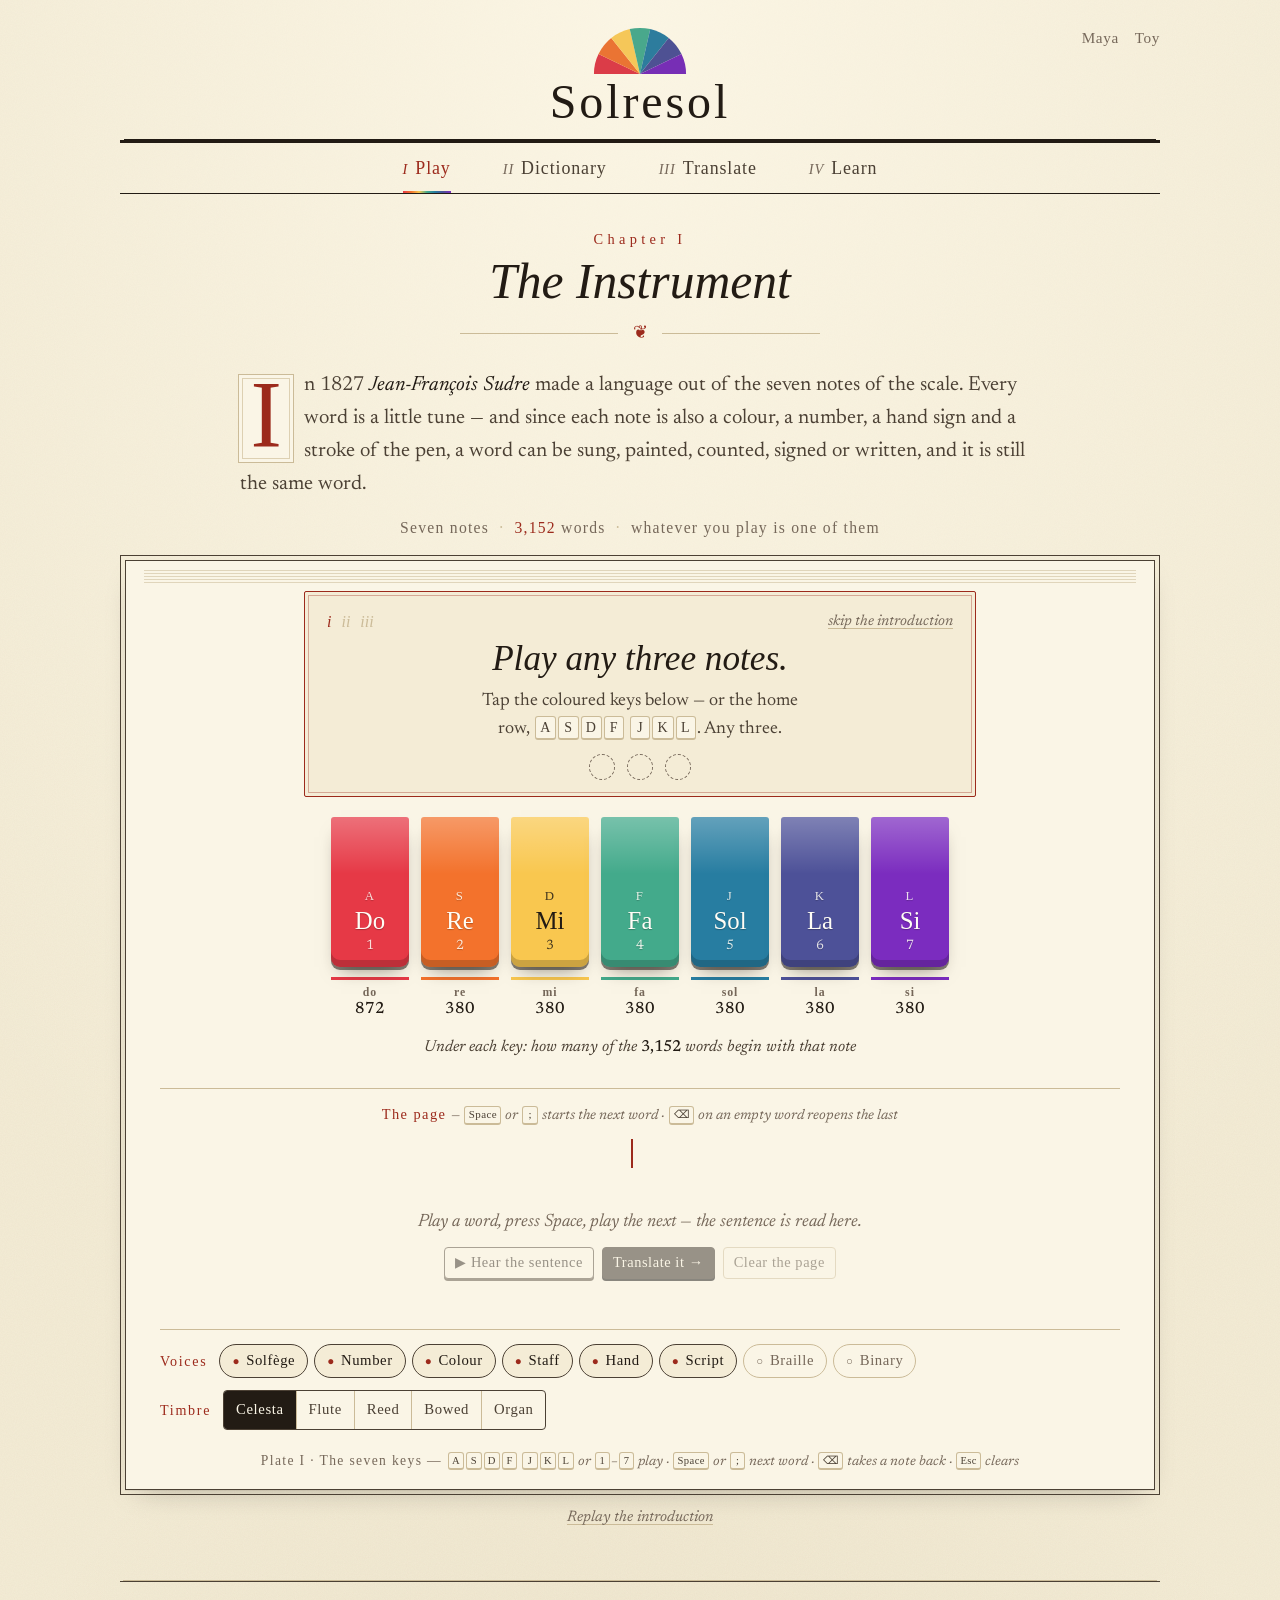
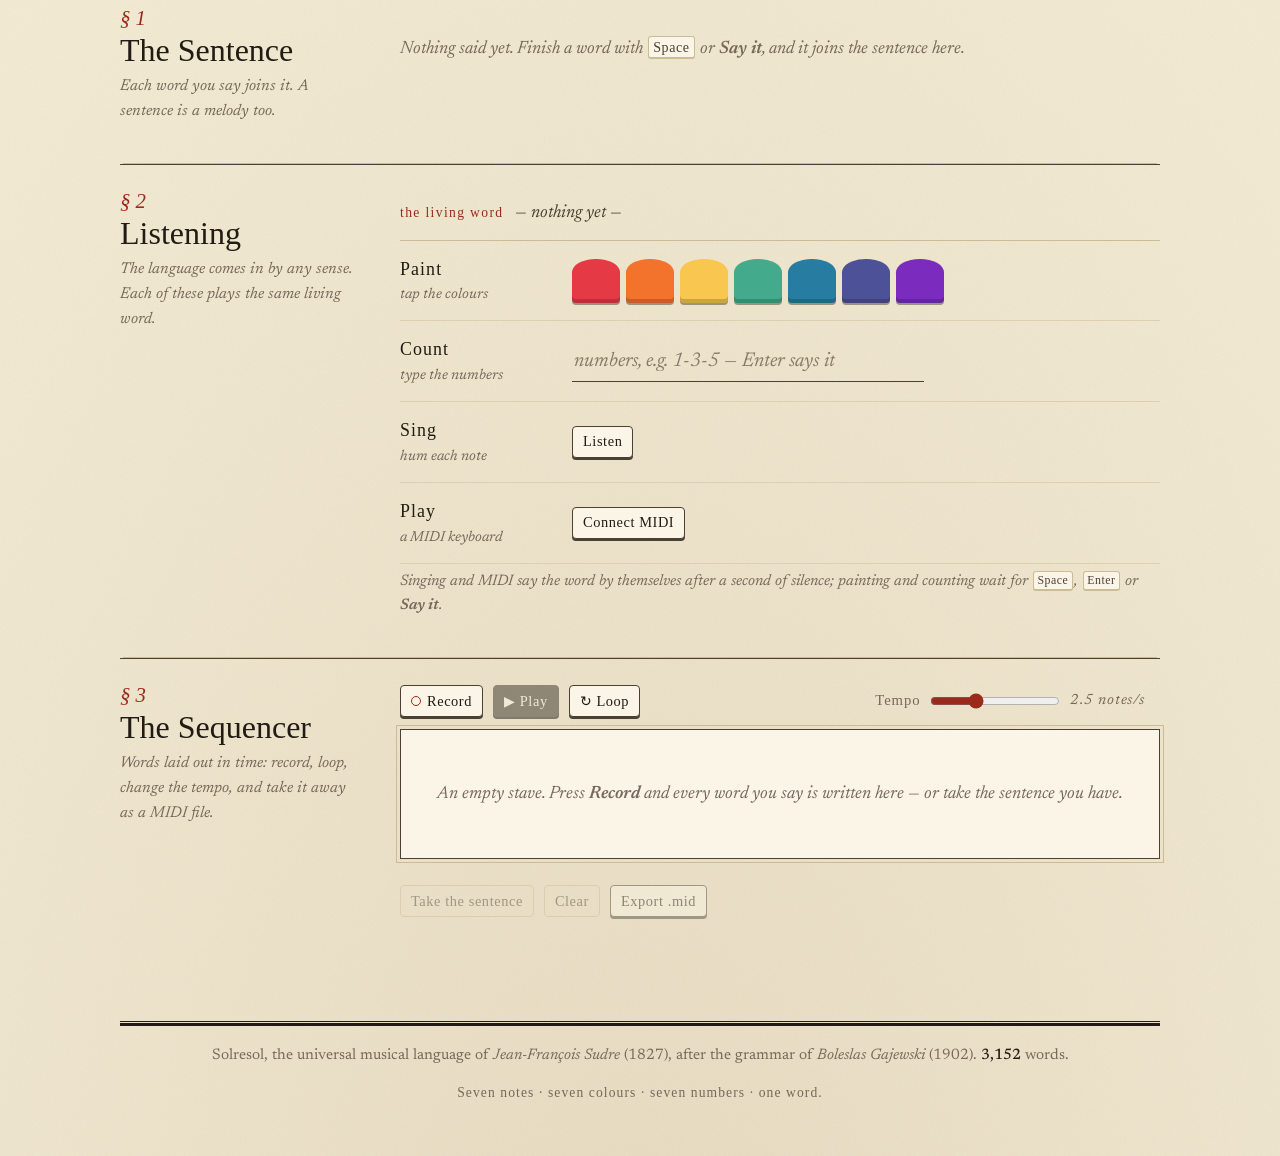
==== commit a606f40a: "Publish site from solresol@0596a27" ====
--- a/index.html
+++ b/index.html
@@ -9,7 +9,7 @@
   <link rel="preconnect" href="https://fonts.googleapis.com" />
   <link rel="preconnect" href="https://fonts.gstatic.com" crossorigin />
   <link rel="stylesheet" href="https://fonts.googleapis.com/css2?family=IM+Fell+English:ital@0;1&family=IM+Fell+English+SC&family=Newsreader:ital,opsz,wght@0,6..72,400;0,6..72,500;0,6..72,600;1,6..72,400&display=swap" />
-  <link rel="stylesheet" href="./src/styles.css" />
+  <link rel="stylesheet" href="./src/styles.css?v=ea2512429f" />
   <link rel="icon" href="data:image/svg+xml,%3Csvg xmlns='http://www.w3.org/2000/svg' viewBox='0 0 14 14'%3E%3Crect x='0' y='1' width='2' height='12' fill='%23e63946'/%3E%3Crect x='2' y='1' width='2' height='12' fill='%23f3722c'/%3E%3Crect x='4' y='1' width='2' height='12' fill='%23f9c74f'/%3E%3Crect x='6' y='1' width='2' height='12' fill='%2343aa8b'/%3E%3Crect x='8' y='1' width='2' height='12' fill='%23277da1'/%3E%3Crect x='10' y='1' width='2' height='12' fill='%234d5198'/%3E%3Crect x='12' y='1' width='2' height='12' fill='%237b2cbf'/%3E%3C/svg%3E" />
   <meta name="theme-color" content="#f4ecd6" />
   <meta property="og:type" content="website" />
@@ -22,6 +22,6 @@
   <div id="site">
     <noscript><p style="padding:2rem;font:18px Georgia,serif">Solresol is an instrument you play in the browser; it needs JavaScript to sound.</p></noscript>
   </div>
-  <script type="module" src="./src/main.js"></script>
+  <script type="module" src="./src/main.js?v=ea2512429f"></script>
 </body>
 </html>
--- a/src/styles.css
+++ b/src/styles.css
@@ -1,11 +1,11 @@
 /* Solresol — the stylesheet index. The single-file build inlines these
    @imports in order; each chapter keeps its own sheet beside its code. */
-@import './styles/base.css';
-@import './styles/shell.css';
-@import './styles/components.css';
-@import './styles/instrument.css';
-@import './styles/panel.css';
-@import './views/play/play.css';
-@import './views/dictionary/dictionary.css';
-@import './views/translate/translate.css';
-@import './views/learn/learn.css';
+@import './styles/base.css?v=ea2512429f';
+@import './styles/shell.css?v=ea2512429f';
+@import './styles/components.css?v=ea2512429f';
+@import './styles/instrument.css?v=ea2512429f';
+@import './styles/panel.css?v=ea2512429f';
+@import './views/play/play.css?v=ea2512429f';
+@import './views/dictionary/dictionary.css?v=ea2512429f';
+@import './views/translate/translate.css?v=ea2512429f';
+@import './views/learn/learn.css?v=ea2512429f';
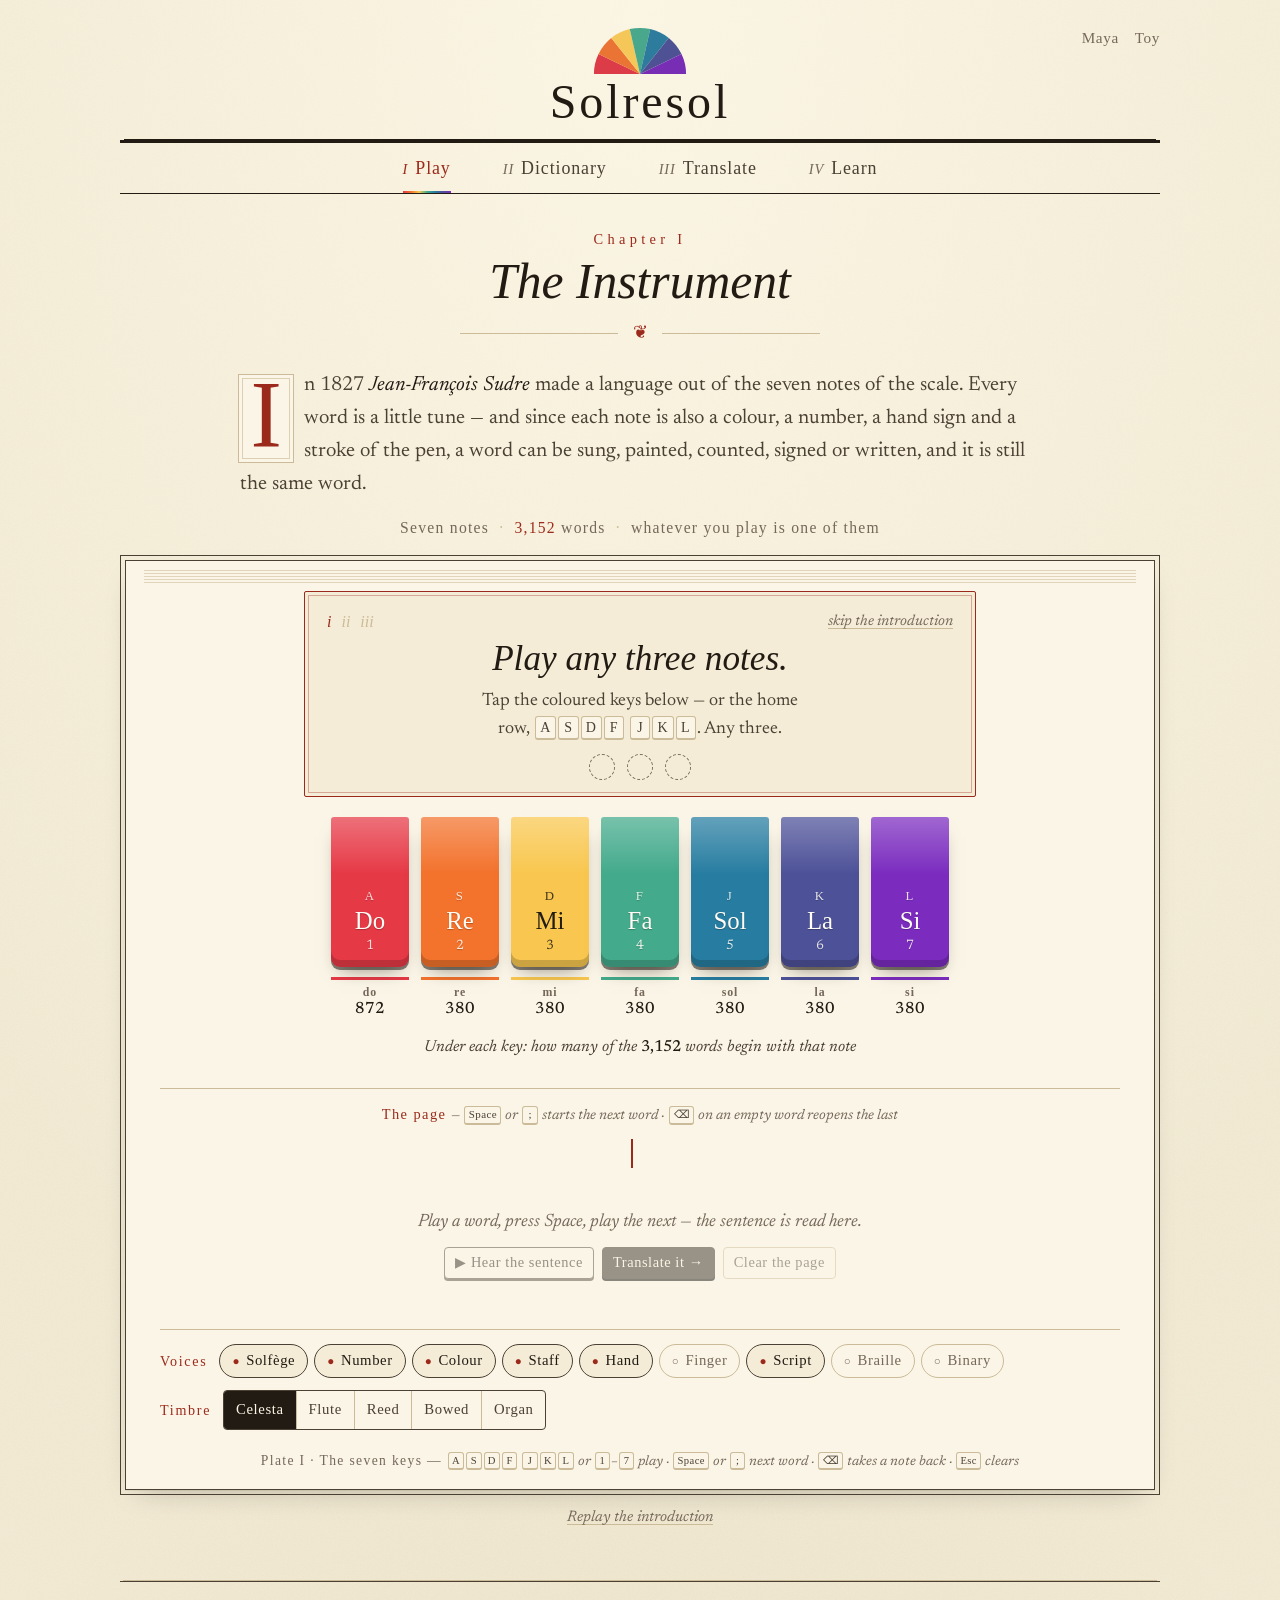
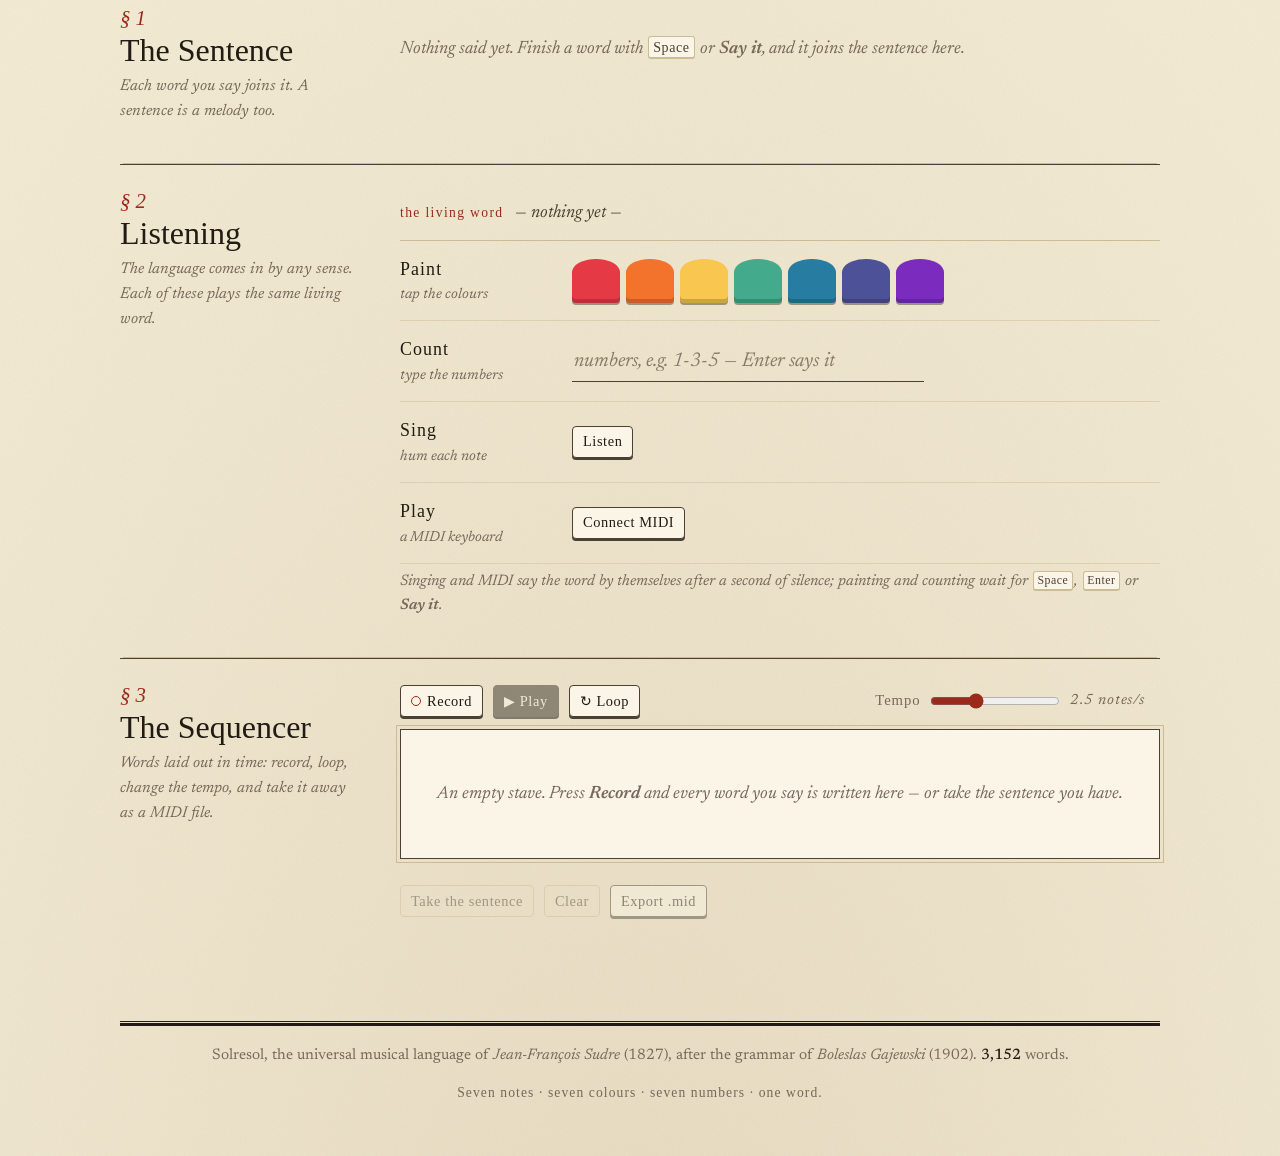
==== commit cfa10418: "Publish site from solresol@4dd2b70" ====
--- a/index.html
+++ b/index.html
@@ -9,7 +9,7 @@
   <link rel="preconnect" href="https://fonts.googleapis.com" />
   <link rel="preconnect" href="https://fonts.gstatic.com" crossorigin />
   <link rel="stylesheet" href="https://fonts.googleapis.com/css2?family=IM+Fell+English:ital@0;1&family=IM+Fell+English+SC&family=Newsreader:ital,opsz,wght@0,6..72,400;0,6..72,500;0,6..72,600;1,6..72,400&display=swap" />
-  <link rel="stylesheet" href="./src/styles.css?v=ea2512429f" />
+  <link rel="stylesheet" href="./src/styles.css?v=8aaee6f447" />
   <link rel="icon" href="data:image/svg+xml,%3Csvg xmlns='http://www.w3.org/2000/svg' viewBox='0 0 14 14'%3E%3Crect x='0' y='1' width='2' height='12' fill='%23e63946'/%3E%3Crect x='2' y='1' width='2' height='12' fill='%23f3722c'/%3E%3Crect x='4' y='1' width='2' height='12' fill='%23f9c74f'/%3E%3Crect x='6' y='1' width='2' height='12' fill='%2343aa8b'/%3E%3Crect x='8' y='1' width='2' height='12' fill='%23277da1'/%3E%3Crect x='10' y='1' width='2' height='12' fill='%234d5198'/%3E%3Crect x='12' y='1' width='2' height='12' fill='%237b2cbf'/%3E%3C/svg%3E" />
   <meta name="theme-color" content="#f4ecd6" />
   <meta property="og:type" content="website" />
@@ -22,6 +22,6 @@
   <div id="site">
     <noscript><p style="padding:2rem;font:18px Georgia,serif">Solresol is an instrument you play in the browser; it needs JavaScript to sound.</p></noscript>
   </div>
-  <script type="module" src="./src/main.js?v=ea2512429f"></script>
+  <script type="module" src="./src/main.js?v=8aaee6f447"></script>
 </body>
 </html>
--- a/src/styles.css
+++ b/src/styles.css
@@ -1,11 +1,11 @@
 /* Solresol — the stylesheet index. The single-file build inlines these
    @imports in order; each chapter keeps its own sheet beside its code. */
-@import './styles/base.css?v=ea2512429f';
-@import './styles/shell.css?v=ea2512429f';
-@import './styles/components.css?v=ea2512429f';
-@import './styles/instrument.css?v=ea2512429f';
-@import './styles/panel.css?v=ea2512429f';
-@import './views/play/play.css?v=ea2512429f';
-@import './views/dictionary/dictionary.css?v=ea2512429f';
-@import './views/translate/translate.css?v=ea2512429f';
-@import './views/learn/learn.css?v=ea2512429f';
+@import './styles/base.css?v=8aaee6f447';
+@import './styles/shell.css?v=8aaee6f447';
+@import './styles/components.css?v=8aaee6f447';
+@import './styles/instrument.css?v=8aaee6f447';
+@import './styles/panel.css?v=8aaee6f447';
+@import './views/play/play.css?v=8aaee6f447';
+@import './views/dictionary/dictionary.css?v=8aaee6f447';
+@import './views/translate/translate.css?v=8aaee6f447';
+@import './views/learn/learn.css?v=8aaee6f447';
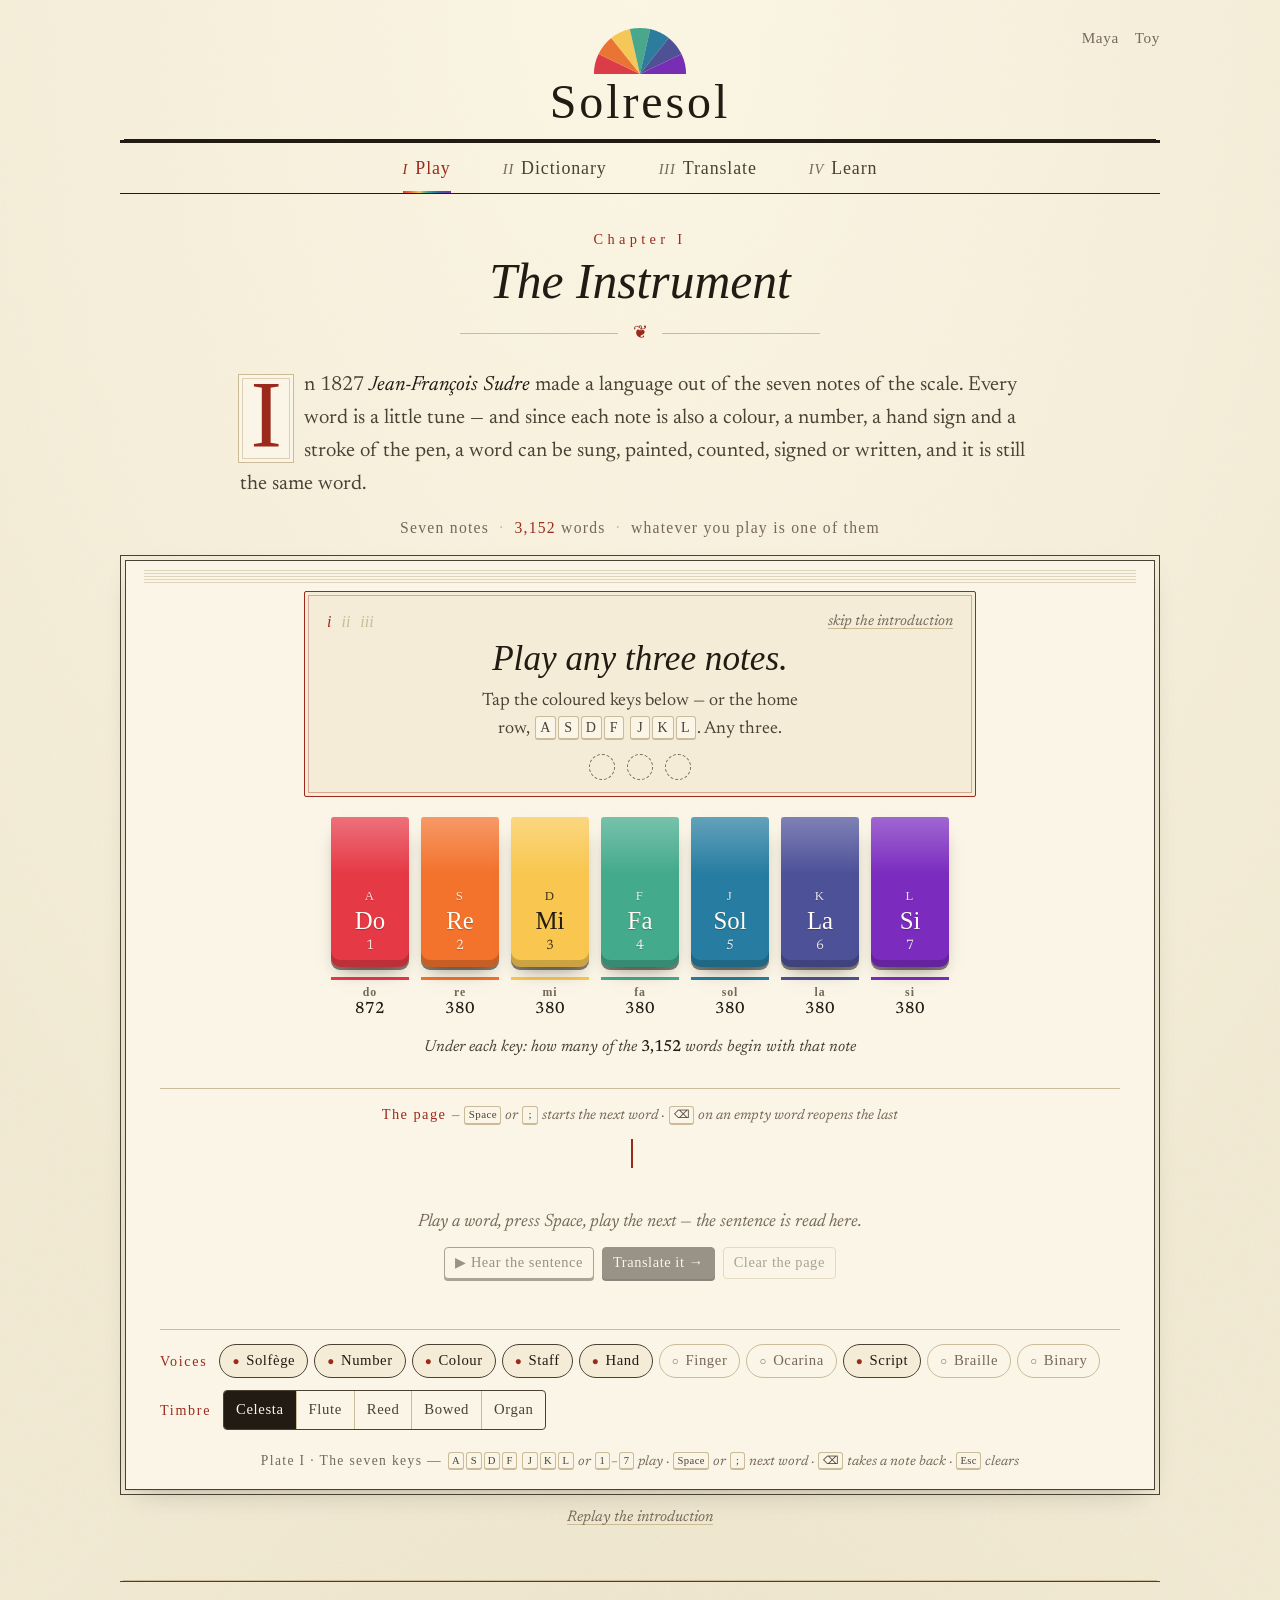
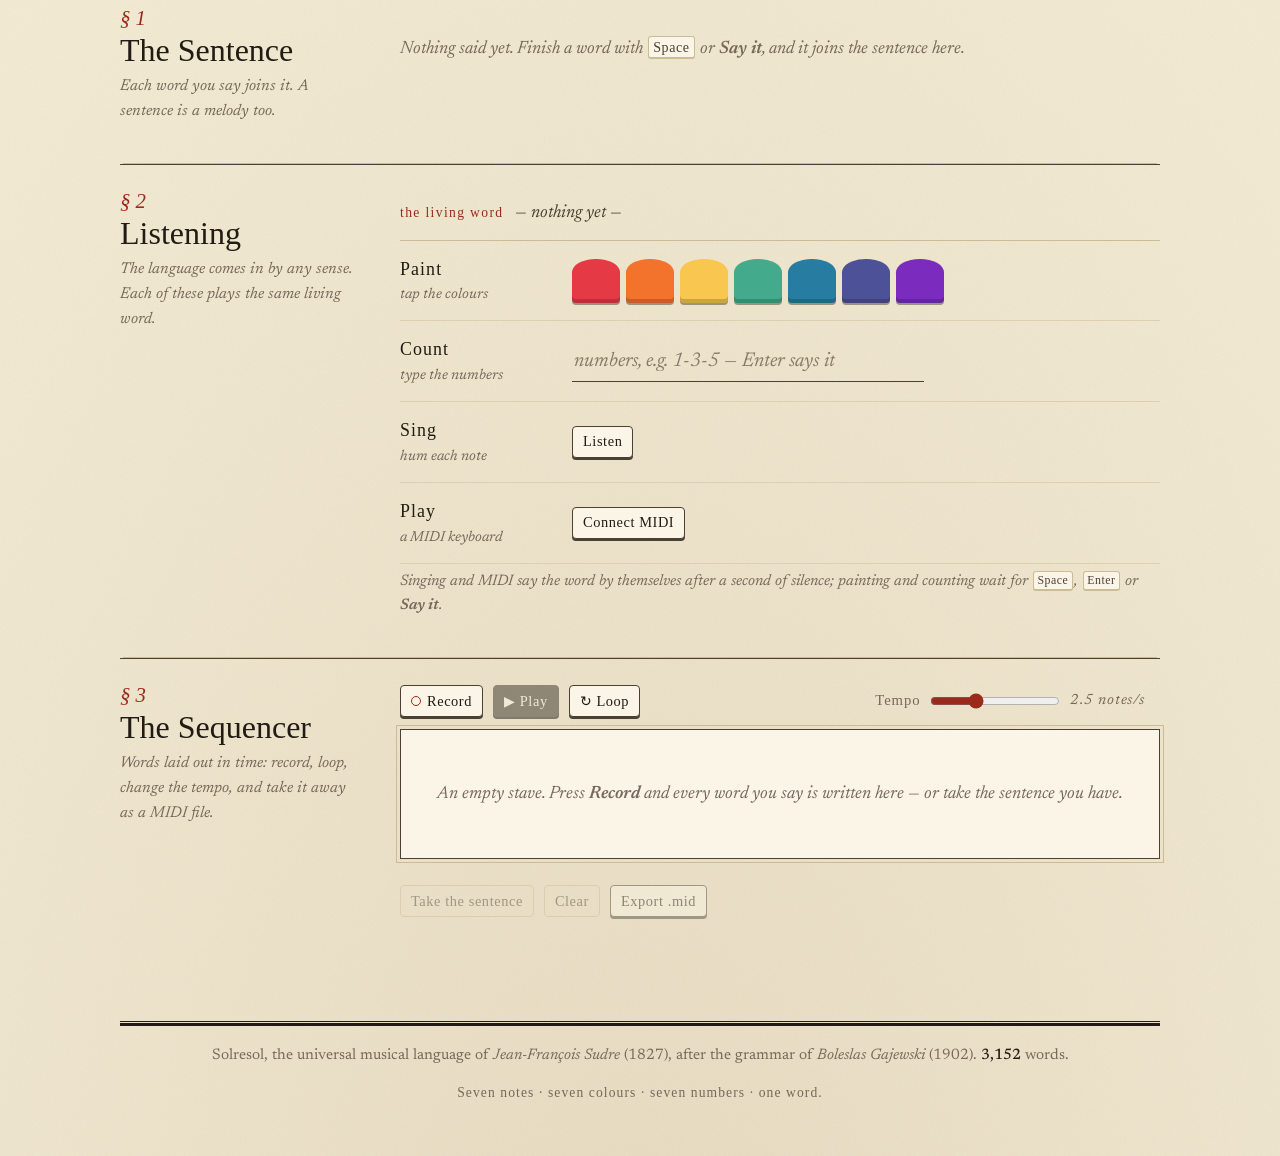
==== commit 63a8ee01: "Publish site from solresol@cedcb7f" ====
--- a/index.html
+++ b/index.html
@@ -9,7 +9,7 @@
   <link rel="preconnect" href="https://fonts.googleapis.com" />
   <link rel="preconnect" href="https://fonts.gstatic.com" crossorigin />
   <link rel="stylesheet" href="https://fonts.googleapis.com/css2?family=IM+Fell+English:ital@0;1&family=IM+Fell+English+SC&family=Newsreader:ital,opsz,wght@0,6..72,400;0,6..72,500;0,6..72,600;1,6..72,400&display=swap" />
-  <link rel="stylesheet" href="./src/styles.css?v=8aaee6f447" />
+  <link rel="stylesheet" href="./src/styles.css?v=c5b00be221" />
   <link rel="icon" href="data:image/svg+xml,%3Csvg xmlns='http://www.w3.org/2000/svg' viewBox='0 0 14 14'%3E%3Crect x='0' y='1' width='2' height='12' fill='%23e63946'/%3E%3Crect x='2' y='1' width='2' height='12' fill='%23f3722c'/%3E%3Crect x='4' y='1' width='2' height='12' fill='%23f9c74f'/%3E%3Crect x='6' y='1' width='2' height='12' fill='%2343aa8b'/%3E%3Crect x='8' y='1' width='2' height='12' fill='%23277da1'/%3E%3Crect x='10' y='1' width='2' height='12' fill='%234d5198'/%3E%3Crect x='12' y='1' width='2' height='12' fill='%237b2cbf'/%3E%3C/svg%3E" />
   <meta name="theme-color" content="#f4ecd6" />
   <meta property="og:type" content="website" />
@@ -22,6 +22,6 @@
   <div id="site">
     <noscript><p style="padding:2rem;font:18px Georgia,serif">Solresol is an instrument you play in the browser; it needs JavaScript to sound.</p></noscript>
   </div>
-  <script type="module" src="./src/main.js?v=8aaee6f447"></script>
+  <script type="module" src="./src/main.js?v=c5b00be221"></script>
 </body>
 </html>
--- a/src/styles.css
+++ b/src/styles.css
@@ -1,11 +1,11 @@
 /* Solresol — the stylesheet index. The single-file build inlines these
    @imports in order; each chapter keeps its own sheet beside its code. */
-@import './styles/base.css?v=8aaee6f447';
-@import './styles/shell.css?v=8aaee6f447';
-@import './styles/components.css?v=8aaee6f447';
-@import './styles/instrument.css?v=8aaee6f447';
-@import './styles/panel.css?v=8aaee6f447';
-@import './views/play/play.css?v=8aaee6f447';
-@import './views/dictionary/dictionary.css?v=8aaee6f447';
-@import './views/translate/translate.css?v=8aaee6f447';
-@import './views/learn/learn.css?v=8aaee6f447';
+@import './styles/base.css?v=c5b00be221';
+@import './styles/shell.css?v=c5b00be221';
+@import './styles/components.css?v=c5b00be221';
+@import './styles/instrument.css?v=c5b00be221';
+@import './styles/panel.css?v=c5b00be221';
+@import './views/play/play.css?v=c5b00be221';
+@import './views/dictionary/dictionary.css?v=c5b00be221';
+@import './views/translate/translate.css?v=c5b00be221';
+@import './views/learn/learn.css?v=c5b00be221';
